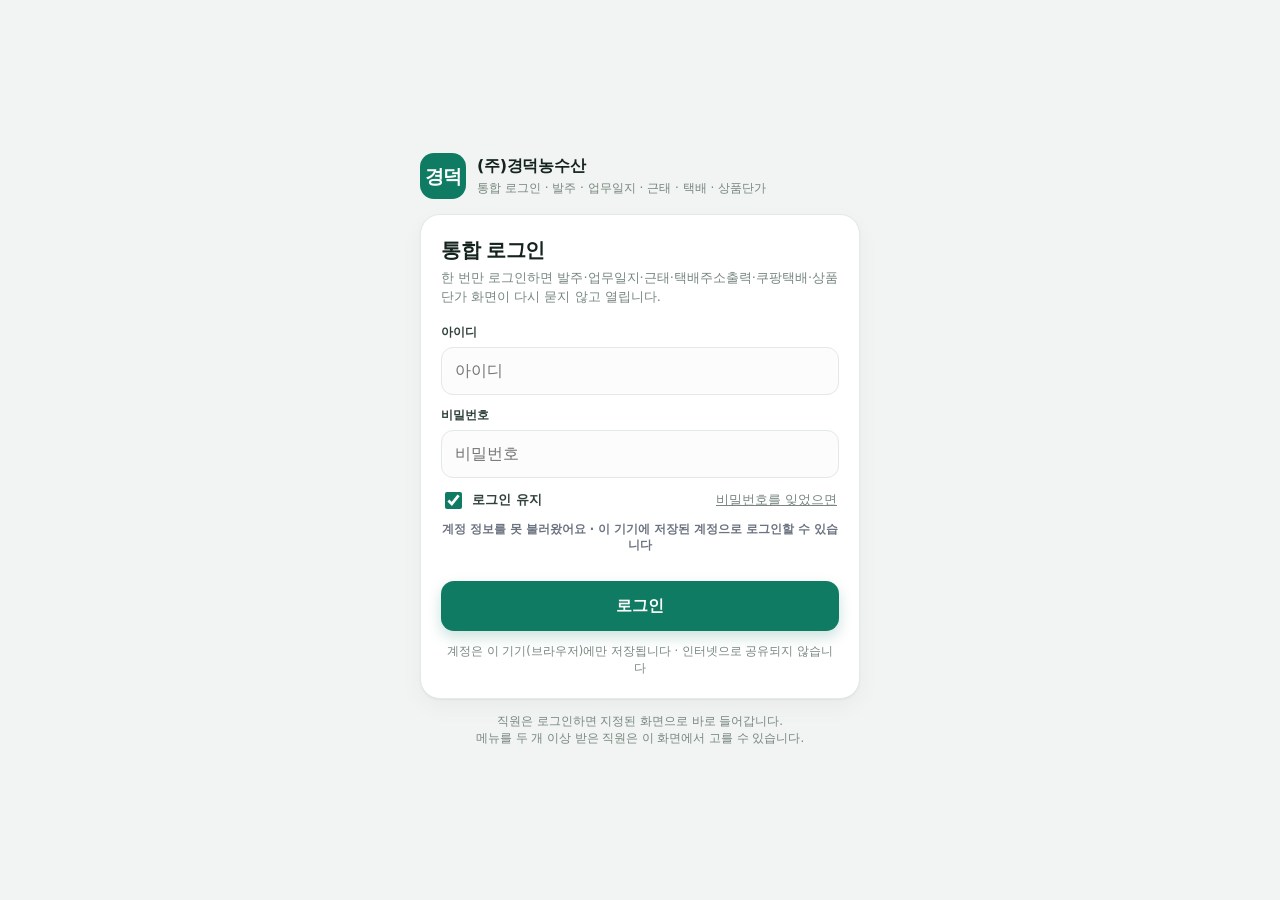
==== index.html @ df28080e "보안: 새 기기 첫 로그인 때 서버가 확인한 계정을 이 기기에 먼저 반영" ====
<!doctype html>
<html lang="ko" data-portal-ready="0">
<head>
<meta charset="utf-8">
<meta name="viewport" content="width=device-width, initial-scale=1, viewport-fit=cover">
<meta name="robots" content="noindex, nofollow">
<meta name="theme-color" content="#0f7b63">
<meta name="format-detection" content="telephone=no">
<title>경덕농수산 · 통합 로그인</title>
<link rel="icon" href="data:image/svg+xml,%3Csvg xmlns='http://www.w3.org/2000/svg' viewBox='0 0 64 64'%3E%3Crect width='64' height='64' rx='16' fill='%230f7b63'/%3E%3Ctext x='32' y='44' font-family='sans-serif' font-size='34' font-weight='700' text-anchor='middle' fill='white'%3E%EA%B2%BD%3C/text%3E%3C/svg%3E">
<link rel="icon" type="image/png" sizes="32x32" href="/icons/favicon-32.png">
<link rel="icon" type="image/png" sizes="192x192" href="/icons/icon-192.png">
<link rel="apple-touch-icon" sizes="180x180" href="/icons/apple-touch-icon.png">
<link rel="manifest" href="manifest.webmanifest">
<meta name="description" content="경덕농수산 발주 · 업무일지 · 근태·연차 통합 포털">
<meta name="application-name" content="경덕농수산">
<meta name="mobile-web-app-capable" content="yes">
<meta name="apple-mobile-web-app-capable" content="yes">
<meta name="apple-mobile-web-app-title" content="경덕농수산">
<meta name="apple-mobile-web-app-status-bar-style" content="default">
<style>
  :root{
    --bg:#f1f4f2;
    --card:#ffffff;
    --ink:#14231d;
    --ink2:#31423a;
    --muted:#77877f;
    --line:#e3e9e5;
    --line2:#eef2ef;
    --brand:#0f7b63;
    --brand-dark:#0a5a48;
    --brand-soft:#e6f4ef;
    --brand-line:#bfe0d4;
    --danger:#c0453c;
    --danger-soft:#fdecea;
    --radius:16px;
    --shadow:0 1px 2px rgba(16,32,22,.05), 0 8px 24px rgba(16,32,22,.04);
    --safe-b:env(safe-area-inset-bottom, 0px);
  }
  *{box-sizing:border-box;-webkit-tap-highlight-color:transparent}
  html,body{margin:0;padding:0}
  body{
    background:var(--bg);color:var(--ink);
    font-family:system-ui,-apple-system,"Apple SD Gothic Neo","Malgun Gothic","Noto Sans KR","Helvetica Neue",sans-serif;
    font-size:15px;line-height:1.5;-webkit-text-size-adjust:100%;
    overflow-x:hidden;
  }
  button{font-family:inherit;font-size:inherit;color:inherit;cursor:pointer}
  input,textarea{font-family:inherit;font-size:16px;color:inherit}
  a{color:inherit;text-decoration:none}
  b,strong{font-weight:800}
  [hidden]{display:none !important}

  /* ---------- 로그인 ---------- */
  #gate{min-height:100vh;min-height:100dvh;display:flex;flex-direction:column;justify-content:center;
        padding:26px 16px calc(26px + var(--safe-b))}
  body[data-view="dash"] #gate{display:none}
  .gatewrap{width:100%;max-width:420px;margin:0 auto}
  .brand{display:flex;align-items:center;gap:11px;margin:0 0 15px}
  .bm{width:46px;height:46px;flex:0 0 auto;border-radius:14px;background:var(--brand);color:#fff;
      display:grid;place-items:center;font-weight:800;font-size:19px;letter-spacing:-1px}
  .bm.sm{width:36px;height:36px;border-radius:11px;font-size:15px}
  .brandtxt b{display:block;font-size:16px;letter-spacing:-.3px}
  .brandtxt span{display:block;font-size:12px;color:var(--muted);margin-top:1px}
  .authcard{background:var(--card);border:1px solid var(--line);border-radius:20px;box-shadow:var(--shadow);padding:20px}
  .authcard h1{margin:0 0 4px;font-size:20px;letter-spacing:-.5px}
  .lead{margin:0 0 16px;font-size:13px;color:var(--muted);line-height:1.45}
  .field{margin-bottom:11px}
  .lbl{display:block;font-size:12px;font-weight:800;color:var(--ink2);margin-bottom:6px}
  .inp{width:100%;height:48px;border:1px solid var(--line);border-radius:12px;padding:0 13px;background:#fbfcfb;outline:none}
  .inp:focus{border-color:var(--brand-line);background:#fff;box-shadow:0 0 0 3px rgba(15,123,99,.1)}
  .authrow{display:flex;align-items:center;justify-content:space-between;gap:8px;margin:2px 0 9px;font-size:13px}
  .keep{display:inline-flex;align-items:center;gap:7px;color:var(--ink2);font-weight:700;font-size:13px}
  .keep input{width:17px;height:17px;accent-color:var(--brand)}
  .linkbtn{background:none;border:0;padding:2px;color:var(--muted);font-size:12.5px;text-decoration:underline}
  .authmsg{min-height:19px;font-size:12.5px;font-weight:800;color:var(--danger);margin:0 0 8px;line-height:1.4}
  .authmsg.ok{color:var(--brand-dark);font-weight:700}
  .syncnote{font-size:11.5px;font-weight:600;color:#6b7280;text-align:center;margin-top:6px;line-height:1.45}
  .authbtn{width:100%;height:50px;border:0;border-radius:13px;background:var(--brand);color:#fff;
           font-weight:800;font-size:15.5px;box-shadow:0 6px 14px rgba(15,123,99,.22)}
  .authbtn:disabled{opacity:.65;box-shadow:none}
  .authbtn:active{transform:translateY(1px)}
  .authfoot{margin:12px 0 0;font-size:11.5px;color:var(--muted);text-align:center;line-height:1.5}
  .gatenote{max-width:420px;margin:14px auto 0;font-size:11.5px;color:var(--muted);text-align:center}

  /* ---------- 대시보드 ---------- */
  #dash{display:none;min-height:100vh;min-height:100dvh;padding-bottom:calc(26px + var(--safe-b))}
  body[data-view="dash"] #dash{display:block}
  .topbar{position:sticky;top:0;z-index:20;background:rgba(241,244,242,.94);
          -webkit-backdrop-filter:blur(10px);backdrop-filter:blur(10px);border-bottom:1px solid var(--line)}
  .topbar .in{max-width:560px;margin:0 auto;display:flex;align-items:center;gap:10px;padding:9px 16px}
  .chip{margin-left:auto;display:inline-flex;align-items:center;gap:7px;height:36px;padding:0 11px 0 4px;
        border:1px solid var(--line);background:#fff;border-radius:999px;font-size:13px;font-weight:800;
        box-shadow:0 1px 2px rgba(16,32,22,.04);max-width:52%}
  .chip .av{width:28px;height:28px;border-radius:50%;background:var(--brand-soft);color:var(--brand-dark);
            display:grid;place-items:center;font-weight:800;font-size:13px;border:1px solid var(--brand-line);flex:0 0 auto}
  .chip .nm{overflow:hidden;text-overflow:ellipsis;white-space:nowrap}
  main{max-width:560px;margin:0 auto;padding:18px 16px 0}
  .hello{margin:0 0 2px;font-size:12.5px;color:var(--muted)}
  h1.hey{margin:0 0 15px;font-size:22px;letter-spacing:-.7px;display:flex;align-items:center;gap:8px;flex-wrap:wrap}
  h1.hey .hey-in{display:inline-flex;align-items:baseline;letter-spacing:-.7px}
  .tag{display:inline-flex;align-items:center;font-size:11px;font-weight:800;padding:3px 9px;border-radius:999px;
       background:var(--brand-soft);color:var(--brand-dark);border:1px solid var(--brand-line);white-space:nowrap}
  .tag.gray{background:#f1f3f2;color:var(--muted);border-color:var(--line)}
  .tag.appr{background:#fff7e8;color:#8a5b00;border-color:#f2dfb8}
  .tag.appr.staff{background:#f1f3f2;color:var(--muted);border-color:var(--line)}
  select.sel{height:33px;border:1px solid var(--line);border-radius:9px;padding:0 7px;background:#fff;
             font-size:12.5px;font-weight:800;color:var(--ink2);font-family:inherit}
  .menu{display:grid;grid-template-columns:1fr;gap:10px;margin:0 0 18px}
  .mcard{display:flex;align-items:center;gap:13px;background:#fff;border:1px solid var(--line);
         border-radius:var(--radius);padding:14px 15px;box-shadow:var(--shadow);min-height:72px}
  .mcard:active{background:#f7faf8}
  .mcard .em{width:44px;height:44px;flex:0 0 auto;border-radius:13px;background:var(--brand-soft);
             display:grid;place-items:center;font-size:21px}
  .mcard .tx{flex:1;min-width:0}
  .mcard .tx b{display:block;font-size:15.5px;letter-spacing:-.3px}
  .mcard .tx span{display:block;font-size:12px;color:var(--muted);margin-top:2px;
                  overflow:hidden;text-overflow:ellipsis;white-space:nowrap}
  .mcard .ar{color:var(--muted);font-size:17px;flex:0 0 auto}
  .card{background:#fff;border:1px solid var(--line);border-radius:var(--radius);box-shadow:var(--shadow);
        padding:15px;margin:0 0 13px}
  .card h2{margin:0 0 3px;font-size:15px;letter-spacing:-.3px}
  .card p.sub{margin:0 0 12px;font-size:12.5px;color:var(--muted);line-height:1.45}
  .card .sub2{margin:10px 0 0;font-size:11.5px;color:var(--muted);line-height:1.5}
  .row{display:flex;align-items:center;gap:7px;flex-wrap:wrap}
  .btn{height:42px;padding:0 14px;border-radius:12px;border:1px solid var(--line);background:#fff;
       font-weight:800;font-size:13.5px;color:var(--ink2)}
  .btn.soft{background:var(--brand-soft);border-color:var(--brand-line);color:var(--brand-dark)}
  .btn.danger{background:#fff;border-color:#efd5d2;color:var(--danger)}
  .btn:active{transform:translateY(1px)}
  .btn.xs{height:33px;padding:0 10px;border-radius:9px;font-size:12.5px}
  .btn[disabled]{opacity:.5}
  .kv{display:flex;align-items:center;gap:10px;padding:7px 0;font-size:13px;border-top:1px solid var(--line2)}
  .kv:first-of-type{border-top:0}
  .kv .k{color:var(--muted);font-weight:700;min-width:56px}
  .kv .v{font-weight:700;word-break:break-all}
  .divider{height:1px;background:var(--line2);margin:12px 0}
  .urow{padding:12px 0;border-top:1px solid var(--line2)}
  .urow:first-child{border-top:0;padding-top:2px}
  .urow.me{background:#fbfdfc;border-radius:10px;padding:11px 10px;margin:0 -4px}
  .urow .ut{display:flex;align-items:center;gap:6px;flex-wrap:wrap}
  .urow .ut b{font-size:14.5px;letter-spacing:-.2px}
  .uid{font-size:12px;color:var(--muted)}
  .urow .acts{display:flex;gap:6px;flex-wrap:wrap;margin-top:8px}
  /* ---------- 사용자별 메뉴 지정 ---------- */
  .menusel{display:flex;flex-wrap:wrap;gap:6px;margin-top:8px}
  .mopt{display:inline-flex;align-items:center;gap:5px;height:32px;padding:0 10px;border:1px solid var(--line);
        border-radius:9px;background:#fbfcfb;font-size:12px;font-weight:800;color:var(--ink2);cursor:pointer}
  .mopt input{width:15px;height:15px;margin:0;accent-color:var(--brand)}
  .mopt input:checked ~ span{color:var(--brand-dark)}
  #menu-none{background:#fff;border:1px dashed var(--line);border-radius:var(--radius);padding:18px 15px;
             text-align:center;font-size:13.5px;color:var(--ink2);font-weight:800;line-height:1.55;margin:0 0 18px}
  #menu-none span{display:block;font-size:12px;font-weight:600;color:var(--muted);margin-top:5px}
  .ureset{display:flex;gap:6px;margin-top:8px}
  .ureset input{flex:1 1 auto;min-width:0;height:38px;border:1px solid var(--line);border-radius:10px;
                padding:0 11px;background:#fbfcfb;font-size:14px}
  .invout{margin-top:10px}
  .invout textarea{width:100%;height:74px;border:1px solid var(--brand-line);border-radius:11px;padding:9px 10px;
                   background:var(--brand-soft);color:var(--brand-dark);font-size:11.5px;line-height:1.45;resize:vertical}
  .field2{margin-bottom:9px}
  .note{font-size:11.5px;color:var(--muted);line-height:1.5;margin:9px 0 0}
  .foot{max-width:560px;margin:4px auto 0;padding:0 16px;font-size:11px;color:var(--muted);text-align:center;line-height:1.6}
  .toast{position:fixed;left:50%;bottom:calc(18px + var(--safe-b));transform:translate(-50%,14px);
         max-width:calc(100vw - 32px);background:#14231d;color:#fff;font-size:13px;font-weight:700;
         padding:11px 15px;border-radius:12px;box-shadow:0 10px 26px rgba(0,0,0,.22);
         opacity:0;pointer-events:none;transition:opacity .18s,transform .18s;z-index:80;text-align:center;line-height:1.4}
  .toast.on{opacity:1;transform:translate(-50%,0)}
  .toast.err{background:#8f2f29}
  /* 앱 설치(PWA) — Edge·Chrome 이 설치를 제안할 때만 보인다 */
  .installbar{position:fixed;right:14px;bottom:calc(74px + var(--safe-b));z-index:70;height:44px;padding:0 17px;
             border:0;border-radius:22px;background:var(--brand);color:#fff;font-size:13px;font-weight:800;
             box-shadow:0 10px 22px rgba(10,90,72,.30);display:inline-flex;align-items:center;gap:7px}
  .installbar:active{background:var(--brand-dark)}

  @media(min-width:600px){
    .menu{grid-template-columns:repeat(2,1fr)}
    .mcard.whole{grid-column:1/-1;min-height:96px}
    .mcard{flex-direction:column;align-items:flex-start;gap:9px;min-height:124px;padding:16px}
    .mcard .tx span{white-space:normal}
    .mcard .ar{display:none}
  }
  @media(min-width:760px){
    .topbar .in,main,.foot{max-width:720px}
    .gatewrap{max-width:440px}
  }
</style>
</head>
<body data-view="gate">

<!-- ================= 로그인 ================= -->
<div id="gate" role="main" aria-label="통합 로그인">
  <div class="gatewrap">
    <div class="brand">
      <div class="bm">경덕</div>
      <div class="brandtxt">
        <b>(주)경덕농수산</b>
        <span>통합 로그인 · 발주 · 업무일지 · 근태 · 택배 · 상품단가</span>
      </div>
    </div>
    <form class="authcard" id="login-form" autocomplete="on" novalidate>
      <h1>통합 로그인</h1>
      <p class="lead">한 번만 로그인하면 발주·업무일지·근태·택배주소출력·쿠팡택배·상품단가 화면이 다시 묻지 않고 열립니다.</p>
      <div class="field">
        <label class="lbl" for="login-id">아이디</label>
        <input class="inp" id="login-id" name="username" type="text" autocomplete="username"
               autocapitalize="off" autocorrect="off" spellcheck="false" placeholder="아이디">
      </div>
      <div class="field">
        <label class="lbl" for="login-pw">비밀번호</label>
        <input class="inp" id="login-pw" name="password" type="password" autocomplete="current-password" placeholder="비밀번호">
      </div>
      <div class="authrow">
        <label class="keep"><input type="checkbox" id="login-keep" checked> 로그인 유지</label>
        <button class="linkbtn" id="btn-pw-help" type="button">비밀번호를 잊었으면</button>
      </div>
      <div class="syncnote" id="syncNote" role="status" aria-live="polite" hidden></div>
      <div class="authmsg" id="login-msg" role="status" aria-live="polite"></div>
      <button class="authbtn" id="login-btn" type="submit">로그인</button>
      <p class="authfoot">계정은 이 기기(브라우저)에만 저장됩니다 · 인터넷으로 공유되지 않습니다</p>
    </form>
  </div>
  <p class="gatenote">직원은 로그인하면 지정된 화면으로 바로 들어갑니다.<br>
    메뉴를 두 개 이상 받은 직원은 이 화면에서 고를 수 있습니다.</p>
</div>

<!-- ================= 대시보드 (관리자) ================= -->
<div id="dash">
  <header class="topbar">
    <div class="in">
      <div class="bm sm">경덕</div>
      <div class="brandtxt">
        <b>(주)경덕농수산</b>
        <span>통합 로그인</span>
      </div>
      <div class="chip" id="who-chip">
        <span class="av" id="who-av">관</span><span class="nm" id="who-name">-</span>
      </div>
    </div>
  </header>

  <main>
    <p class="hello" id="today-line">오늘</p>
    <h1 class="hey"><span class="hey-in"><span id="hey-name">-</span>님</span><span class="tag" id="who-role">관리자</span></h1>

    <nav class="menu" aria-label="업무 메뉴">
      <a class="mcard" id="menu-order" href="./order-app/" data-app="kd">
        <span class="em" aria-hidden="true">📦</span>
        <span class="tx"><b>발주</b><span>거래처 발주 · 바코드 스캔</span></span>
        <span class="ar" aria-hidden="true">›</span>
      </a>
      <a class="mcard" id="menu-worklog" href="./worklog-app/" data-app="kdw">
        <span class="em" aria-hidden="true">📝</span>
        <span class="tx"><b>업무일지</b><span>오늘 업무 · 수입지출 일지</span></span>
        <span class="ar" aria-hidden="true">›</span>
      </a>
      <a class="mcard" id="menu-attendance" href="./attendance-app/" data-app="att">
        <span class="em" aria-hidden="true">📅</span>
        <span class="tx"><b>근태 · 연차</b><span>출퇴근 · 연차 관리</span></span>
        <span class="ar" aria-hidden="true">›</span>
      </a>
      <a class="mcard" id="menu-parcel" href="./parcel-label/" data-app="pl">
        <span class="em" aria-hidden="true">🚚</span>
        <span class="tx"><b>택배주소출력</b><span>거래처 택배주소 · A4 인쇄</span></span>
        <span class="ar" aria-hidden="true">›</span>
      </a>
      <a class="mcard" id="menu-coupang" href="./coupang-order/" data-app="cp">
        <span class="em" aria-hidden="true">🧾</span>
        <span class="tx"><b>쿠팡택배</b><span>쿠팡윙 주문 → 롯데택배 송장</span></span>
        <span class="ar" aria-hidden="true">›</span>
      </a>
      <a class="mcard" id="menu-price" href="./price-manager/" data-app="pm">
        <span class="em" aria-hidden="true">💰</span>
        <span class="tx"><b>상품단가·가격비교</b><span>원물 단가 → 중량별 가격 · 거래처 비교</span></span>
        <span class="ar" aria-hidden="true">›</span>
      </a>
      <a class="mcard" id="menu-shop" href="../shop/" data-app="shop">
        <span class="em" aria-hidden="true">🛒</span>
        <span class="tx"><b>바다로운 쇼핑몰</b><span>건어물·견과류 · 회원 주문</span></span>
        <span class="ar" aria-hidden="true">›</span>
      </a>
      <a class="mcard" id="menu-raw" href="./raw-material/" data-app="rm">
        <span class="em" aria-hidden="true">🏷️</span>
        <span class="tx"><b>원물정보</b><span>품목·원산지·유통기한·표시사항 라벨</span></span>
        <span class="ar" aria-hidden="true">›</span>
      </a>
      <a class="mcard" id="menu-prod" href="./production-log/" data-app="prod">
        <span class="em" aria-hidden="true">🗒️</span>
        <span class="tx"><b>생산일지</b><span>날짜별 생산 기록 · 전자결재 · A4 인쇄</span></span>
        <span class="ar" aria-hidden="true">›</span>
      </a>
    </nav>
    <p id="menu-none" hidden>접근 가능한 메뉴가 없습니다.<br>관리자에게 문의하세요.
      <span>관리자가 사용자 관리에서 이 계정의 메뉴를 지정하면 열립니다.</span></p>

    <section class="card" id="sec-account">
      <h2>내 계정</h2>
      <p class="sub">모든 앱이 같은 아이디·비밀번호를 씁니다. 여기서 바꾸면 모든 앱에 함께 바뀝니다.</p>
      <div class="kv"><span class="k">이름</span><span class="v" id="acc-name">-</span></div>
      <div class="kv"><span class="k">아이디</span><span class="v" id="acc-id">-</span></div>
      <div class="kv"><span class="k">메뉴</span><span class="v" id="acc-menus">-</span></div>
      <div class="divider"></div>
      <div class="row">
        <button class="btn soft" id="btn-pw-open" type="button">비밀번호 바꾸기</button>
        <button class="btn" id="btn-logout" type="button">로그아웃</button>
      </div>
      <div id="panel-pw" hidden>
        <div class="divider"></div>
        <div class="field2">
          <label class="lbl" for="pw-cur">지금 비밀번호</label>
          <input class="inp" id="pw-cur" type="password" autocomplete="current-password" placeholder="지금 쓰는 비밀번호">
        </div>
        <div class="field2">
          <label class="lbl" for="pw-new">새 비밀번호 (4자 이상)</label>
          <input class="inp" id="pw-new" type="password" autocomplete="new-password" placeholder="새 비밀번호">
        </div>
        <div class="field2">
          <label class="lbl" for="pw-new2">새 비밀번호 한 번 더</label>
          <input class="inp" id="pw-new2" type="password" autocomplete="new-password" placeholder="새 비밀번호 한 번 더">
        </div>
        <p class="authmsg" id="pw-msg" role="status" aria-live="polite"></p>
        <div class="row">
          <button class="btn soft" id="btn-pw-save" type="button">저장</button>
          <button class="btn" id="btn-pw-close" type="button">닫기</button>
        </div>
      </div>
    </section>

    <section class="card" id="sec-users" hidden>
      <h2>👥 사용자 관리 <span class="tag gray" id="users-count">(0명)</span></h2>
      <p class="sub">직원을 추가하고 <b>초대 링크</b>를 카톡으로 보내면, 그 직원 휴대폰에서 링크를 눌러 로그인하면 함께 열립니다.</p>

      <div class="field2">
        <label class="lbl" for="nu-id">아이디 (영문 소문자·숫자 2~20자)</label>
        <input class="inp" id="nu-id" type="text" autocomplete="off" autocapitalize="off" spellcheck="false" placeholder="예: kim">
      </div>
      <div class="field2">
        <label class="lbl" for="nu-name">이름</label>
        <input class="inp" id="nu-name" type="text" autocomplete="off" placeholder="예: 김철수">
      </div>
      <div class="field2">
        <label class="lbl" for="nu-pw">처음 비밀번호 (4자 이상)</label>
        <input class="inp" id="nu-pw" type="password" autocomplete="new-password" placeholder="직원에게 알려 줄 비밀번호">
      </div>
      <div class="field2">
        <label class="lbl" for="nu-appr">결재 권한</label>
        <select class="inp" id="nu-appr">
          <option value="staff" selected>담당 (상신만)</option>
          <option value="chief">본부장</option>
          <option value="ceo">대표</option>
          <option value="all">전체 (본부장·대표 모두)</option>
        </select>
      </div>
      <div class="field2">
        <span class="lbl">메뉴 (이 직원의 포털에 보일 화면)</span>
        <div class="menusel" id="nu-menus" role="group" aria-label="메뉴 선택">
          <label class="mopt"><input type="checkbox" value="order" checked> <span>발주화면</span></label>
          <label class="mopt"><input type="checkbox" value="worklog"> <span>업무일지</span></label>
          <label class="mopt"><input type="checkbox" value="attendance"> <span>근태·연차</span></label>
          <label class="mopt"><input type="checkbox" value="parcel"> <span>택배주소출력</span></label>
          <label class="mopt"><input type="checkbox" value="coupang"> <span>쿠팡택배</span></label>
          <label class="mopt"><input type="checkbox" value="price"> <span>상품단가</span></label>
          <label class="mopt"><input type="checkbox" value="shop"> <span>쇼핑몰</span></label>
          <label class="mopt"><input type="checkbox" value="raw"> <span>원물정보</span></label>
          <label class="mopt"><input type="checkbox" value="prod"> <span>생산일지</span></label>
        </div>
        <p class="note" style="margin-top:6px">고른 메뉴만 그 직원에게 보입니다. 한 개만 고르면 로그인하자마자 그 화면으로 들어갑니다.
          admin·박한성 계정은 전체 메뉴 고정입니다.</p>
      </div>
      <div class="row">
        <button class="btn soft" id="btn-add-user" type="button">직원 추가</button>
        <button class="btn" id="btn-invite-all" type="button">전체 초대 링크</button>
      </div>
      <div class="row" style="margin-top:8px">
        <button class="btn" id="btn-push-all" type="button">☁️ 이 기기 계정으로 전체 업데이트</button>
      </div>
      <p class="note" style="margin-top:6px">시트에 실린 계정과 상관없이, 이 기기에 있는 계정 목록(결재 권한 포함)을 그대로 구글 시트에 올려 모든 기기·앱을 이 기기 기준으로 맞춥니다.</p>
      <div class="invout" id="invite-out-wrap" hidden>
        <textarea id="invite-out" readonly aria-label="초대 링크"></textarea>
        <p class="note">위 링크를 복사해 카톡으로 보내세요. 링크를 연 직원 휴대폰에 계정이 들어가고, 관리자 계정은 만들어지지 않습니다.</p>
      </div>

      <div class="divider"></div>
      <div id="users-list"></div>
      <p class="sub2">앱(발주·업무일지·근태·택배주소출력·쿠팡택배·상품단가)의 <b>내 계정 → 사용자 관리</b>에서 만든 계정도 여기로 모입니다.
        비밀번호 재설정은 모든 앱에 함께 적용됩니다.</p>
    </section>

    <p class="foot">이 포털에서 로그인한 상태로 앱을 열면 다시 로그인하지 않습니다.<br>
      앱에서 로그아웃하면 통합 로그인도 함께 풀립니다.</p>
  </main>
</div>

<div class="toast" id="toast" role="status" aria-live="polite"></div>
<button class="installbar" id="btn-install" type="button" hidden>⤓ 앱으로 설치</button>

<noscript><p style="padding:20px;text-align:center;font-size:13px">로그인하려면 브라우저에서 자바스크립트를 켜 주세요.</p></noscript>

<!-- 통합 보안(서버 로그인·토큰·자동 로그아웃) — 같은 주소의 모든 앱이 함께 쓴다 -->
<script src="sec.js"></script>

<script>
(function(){
  'use strict';

  /* ============================================================
     0. 작은 도구
     ============================================================ */
  function $(s, r){ return (r || document).querySelector(s); }
  function $$(s, r){ return Array.prototype.slice.call((r || document).querySelectorAll(s)); }
  function esc(s){
    return String(s == null ? '' : s).replace(/[&<>"']/g, function(c){
      return ({'&':'&amp;','<':'&lt;','>':'&gt;','"':'&quot;',"'":'&#39;'})[c];
    });
  }
  function rawLS(k){ try{ return window.localStorage.getItem(k); }catch(e){ return null; } }
  function jget(k, fb){
    var v = rawLS(k);
    if(v === null) return fb;
    try{ return JSON.parse(v); }catch(e){ return fb; }
  }
  function jset(k, v){
    try{ window.localStorage.setItem(k, JSON.stringify(v)); return true; }catch(e){ return false; }
  }
  function jsetRaw(k, v){ try{ window.localStorage.setItem(k, v); return true; }catch(e){ return false; } }
  function jrm(k){ try{ window.localStorage.removeItem(k); }catch(e){} }
  function sraw(k){ try{ return window.sessionStorage.getItem(k); }catch(e){ return null; } }
  function sset(k, v){ try{ window.sessionStorage.setItem(k, v); }catch(e){} }
  function srm(k){ try{ window.sessionStorage.removeItem(k); }catch(e){} }

  /* ============================================================
     1. 암호 도구 — 세 앱과 같은 순수 JS 방식(SHA-256 + XOR 스트림)
     ============================================================ */
  function sha256hex(msg){
    function rr(x, n){ return (x >>> n) | (x << (32 - n)); }
    var K = [
      0x428a2f98,0x71374491,0xb5c0fbcf,0xe9b5dba5,0x3956c25b,0x59f111f1,0x923f82a4,0xab1c5ed5,
      0xd807aa98,0x12835b01,0x243185be,0x550c7dc3,0x72be5d74,0x80deb1fe,0x9bdc06a7,0xc19bf174,
      0xe49b69c1,0xefbe4786,0x0fc19dc6,0x240ca1cc,0x2de92c6f,0x4a7484aa,0x5cb0a9dc,0x76f988da,
      0x983e5152,0xa831c66d,0xb00327c8,0xbf597fc7,0xc6e00bf3,0xd5a79147,0x06ca6351,0x14292967,
      0x27b70a85,0x2e1b2138,0x4d2c6dfc,0x53380d13,0x650a7354,0x766a0abb,0x81c2c92e,0x92722c85,
      0xa2bfe8a1,0xa81a664b,0xc24b8b70,0xc76c51a3,0xd192e819,0xd6990624,0xf40e3585,0x106aa070,
      0x19a4c116,0x1e376c08,0x2748774c,0x34b0bcb5,0x391c0cb3,0x4ed8aa4a,0x5b9cca4f,0x682e6ff3,
      0x748f82ee,0x78a5636f,0x84c87814,0x8cc70208,0x90befffa,0xa4506ceb,0xbef9a3f7,0xc67178f2
    ];
    var H = [0x6a09e667,0xbb67ae85,0x3c6ef372,0xa54ff53a,0x510e527f,0x9b05688c,0x1f83d9ab,0x5be0cd19];
    var bytes = [], i, c, c2, cp;
    for(i = 0; i < msg.length; i++){
      c = msg.charCodeAt(i);
      if(c < 0x80){ bytes.push(c); }
      else if(c < 0x800){ bytes.push(0xc0 | (c >> 6), 0x80 | (c & 63)); }
      else if(c < 0xd800 || c >= 0xe000){ bytes.push(0xe0 | (c >> 12), 0x80 | ((c >> 6) & 63), 0x80 | (c & 63)); }
      else {
        c2 = msg.charCodeAt(++i);
        cp = 0x10000 + (((c & 0x3ff) << 10) | (c2 & 0x3ff));
        bytes.push(0xf0 | (cp >> 18), 0x80 | ((cp >> 12) & 63), 0x80 | ((cp >> 6) & 63), 0x80 | (cp & 63));
      }
    }
    var bl = bytes.length * 8, hi = Math.floor(bl / 4294967296);
    bytes.push(0x80);
    while(bytes.length % 64 !== 56) bytes.push(0);
    bytes.push((hi >>> 24) & 255, (hi >>> 16) & 255, (hi >>> 8) & 255, hi & 255);
    bytes.push((bl >>> 24) & 255, (bl >>> 16) & 255, (bl >>> 8) & 255, bl & 255);
    var w = new Array(64), t, off;
    for(off = 0; off < bytes.length; off += 64){
      for(t = 0; t < 16; t++){
        w[t] = (bytes[off + t * 4] << 24) | (bytes[off + t * 4 + 1] << 16) | (bytes[off + t * 4 + 2] << 8) | bytes[off + t * 4 + 3];
      }
      for(t = 16; t < 64; t++){
        var s0 = rr(w[t-15], 7) ^ rr(w[t-15], 18) ^ (w[t-15] >>> 3);
        var s1 = rr(w[t-2], 17) ^ rr(w[t-2], 19) ^ (w[t-2] >>> 10);
        w[t] = (w[t-16] + s0 + w[t-7] + s1) | 0;
      }
      var a = H[0], b = H[1], c3 = H[2], d = H[3], e = H[4], f = H[5], g = H[6], h = H[7];
      for(t = 0; t < 64; t++){
        var S1 = rr(e, 6) ^ rr(e, 11) ^ rr(e, 25);
        var ch = (e & f) ^ ((~e) & g);
        var t1 = (h + S1 + ch + K[t] + w[t]) | 0;
        var S0 = rr(a, 2) ^ rr(a, 13) ^ rr(a, 22);
        var mj = (a & b) ^ (a & c3) ^ (b & c3);
        var t2 = (S0 + mj) | 0;
        h = g; g = f; f = e; e = (d + t1) | 0; d = c3; c3 = b; b = a; a = (t1 + t2) | 0;
      }
      H[0] = (H[0] + a) | 0; H[1] = (H[1] + b) | 0; H[2] = (H[2] + c3) | 0; H[3] = (H[3] + d) | 0;
      H[4] = (H[4] + e) | 0; H[5] = (H[5] + f) | 0; H[6] = (H[6] + g) | 0; H[7] = (H[7] + h) | 0;
    }
    return H.map(function(x){ return ('00000000' + (x >>> 0).toString(16)).slice(-8); }).join('');
  }
  function newSalt(){
    var s = '';
    while(s.length < 16){ s += Math.floor(Math.random() * 36).toString(36); }
    return s.slice(0, 16) + (Date.now() % 100000).toString(36);
  }
  function utf8bin(s){ return unescape(encodeURIComponent(String(s))); }
  function binutf8(b){ return decodeURIComponent(escape(b)); }
  function ksBlock(keyHex, i){ return sha256hex(keyHex + '|' + i); }
  function xorBin(bin, keyHex){
    var out = [], blk = '', i, j, p;
    for(i = 0; i < bin.length; i++){
      j = i & 31;
      if(j === 0) blk = ksBlock(keyHex, i >> 5);
      p = j * 2;
      out.push(String.fromCharCode((bin.charCodeAt(i) & 255) ^ parseInt(blk.substr(p, 2), 16)));
    }
    return out.join('');
  }
  function wrapK(key, wrapHex){
    try{ return btoa(xorBin(String(key), String(wrapHex))); }catch(e){ return ''; }
  }
  function unwrapK(ct, wrapHex){
    if(!ct || !wrapHex) return '';
    var s;
    try{ s = xorBin(atob(ct), String(wrapHex)); }catch(e){ return ''; }
    return /^[0-9a-f]{32}$/.test(s) ? s : '';
  }
  function hpHash(pw, salt){ return sha256hex('p1|' + salt + '|' + String(pw)); }
  function hashFor(app, pw, salt){ return sha256hex(APPS[app].hp + salt + '|' + String(pw)); }
  function matKey(app, salt, hash){ return sha256hex(APPS[app].mk + salt + '|' + hash); }
  function pwKey(app, salt, pw){
    var h = sha256hex(APPS[app].pp + salt + '|' + String(pw));
    for(var i = 0; i < 4096; i++) h = sha256hex(h);
    return h;
  }

  /* ============================================================
     2. 세 앱 · 주소
     ============================================================ */
  var APPS = {
    kd:  { label:'발주', dir:'order-app', users:'kd.users.v1', sess:'kd.session.v1', tmp:'kd.session.tmp.v1',
           noseed:'kd.noadmin.v1', hp:'kd1|', mk:'kdi1|', pp:'kdw1|',
           wrap:'kd.u.%s.catwrap.v1', wrapPw:'kd.u.%s.catwrap.pw.v1', adminName:'관리자' },
    kdw: { label:'업무일지', dir:'worklog-app', users:'kdw.users.v1', sess:'kdw.session.v1', tmp:'kdw.session.tmp.v1',
           noseed:'kdw.noadmin.v1', hp:'wl1|', mk:'wli1|', pp:'wlw1|',
           wrap:'kdw.u.%s.seed.v1', wrapPw:'kdw.u.%s.seed.pw.v1', adminName:'박한성' },
    att: { label:'근태', dir:'attendance-app', users:'att.users.v1', sess:'att.session.v1', tmp:'att.session.tmp.v1',
           noseed:'att.noadmin.v1', hp:'att1|', mk:'atti1|', pp:'attw1|',
           wrap:'att.u.%s.seedwrap.v1', wrapPw:'att.u.%s.seedwrap.pw.v1', adminName:'관리자' },
    /* 택배주소출력 — 포털 계정(p1) 그대로 쓰고, 앱 안에서 자기 열쇠를 만든다 */
    pl:  { label:'택배주소출력', dir:'parcel-label', users:'pl.users.v1', sess:'pl.session.v1', tmp:'pl.session.tmp.v1',
           noseed:'pl.noadmin.v1', hp:'p1|', mk:'pli1|', pp:'plw1|',
           wrap:'', wrapPw:'', adminName:'관리자' },
    /* 쿠팡택배 — 포털 계정(p1)·SSO 세션을 그대로 쓰는 화면(자체 계정 저장소 없음) */
    cp:  { label:'쿠팡택배', dir:'coupang-order', users:'cp.users.v1', sess:'cp.session.v1', tmp:'cp.session.tmp.v1',
           noseed:'cp.noadmin.v1', hp:'p1|', mk:'cpi1|', pp:'cpw1|',
           wrap:'', wrapPw:'', adminName:'관리자' },
    /* 상품단가·가격비교 — 포털 계정(p1)·SSO 세션을 그대로 쓰고, 단가 자료는 따로 암호로 잠근다 */
    pm:  { label:'상품단가', dir:'price-manager', users:'pm.users.v1', sess:'pm.session.v1', tmp:'pm.session.tmp.v1',
           noseed:'pm.noadmin.v1', hp:'p1|', mk:'pmi1|', pp:'pmw1|',
           wrap:'', wrapPw:'', adminName:'관리자' },
    /* 원물정보 · 생산일지 — 포털 계정(p1)·SSO 세션을 그대로 쓰는 화면(자체 계정 저장소 없음) */
    rm:  { label:'원물정보', dir:'raw-material', users:'rm.users.v1', sess:'rm.session.v1', tmp:'rm.session.tmp.v1',
           noseed:'rm.noadmin.v1', hp:'p1|', mk:'rmi1|', pp:'rmw1|', wrap:'', wrapPw:'', adminName:'관리자' },
    prod:{ label:'생산일지', dir:'production-log', users:'prod.users.v1', sess:'prod.session.v1', tmp:'prod.session.tmp.v1',
           noseed:'prod.noadmin.v1', hp:'p1|', mk:'prodi1|', pp:'prodw1|', wrap:'', wrapPw:'', adminName:'관리자' }
  };
  var ORDER = ['kd', 'kdw', 'att'];
  var P_USERS = 'kd.portal.users.v1';
  var P_SESS  = 'kd.portal.session.v1';
  var P_TMP   = 'kd.portal.session.tmp.v1';
  var P_SSO   = 'kd.portal.sso.v1';
  var P_NOSEED= 'kd.portal.noadmin.v1';

  function pathOf(app, id){ return APPS[app].wrap.replace('%s', id); }

  function appBase(){
    try{
      var q = new URLSearchParams(location.search).get('apps');
      if(q){ return q.slice(-1) === '/' ? q : q + '/'; }
    }catch(e){}
    var saved = rawLS('kd.portal.appbase');
    if(saved){ return saved.slice(-1) === '/' ? saved : saved + '/'; }
    var p = location.pathname || '/';
    if(/\/documents\/portal\/(index\.html)?$/.test(p)) return '../';
    if(/\/portal\/(index\.html)?$/.test(p)) return '../';
    return './';
  }
  function appUrl(app){ return appBase() + APPS[app].dir + '/'; }

  /* ============================================================
     3. 계정 저장소 (포털 + 세 앱)
     ============================================================ */
  function normId(id){ return String(id || '').trim().toLowerCase(); }
  function roleOf(idOrUser, name){
    var isObj = idOrUser && typeof idOrUser === 'object';
    var id = normId(isObj ? idOrUser.id : idOrUser);
    var nm = String(isObj ? (idOrUser.name || '') : (name || '')).trim();
    return (id === 'admin' || id === '박한성' || nm === '박한성') ? 'admin' : 'user';
  }
  /* 결재 권한 — 담당(staff) · 본부장(chief) · 대표(ceo) · 전체(all) */
  var APPR_ROLES = ['staff', 'chief', 'ceo', 'all'];
  var APPR_LABEL = { staff:'담당', chief:'본부장', ceo:'대표', all:'전체' };
  function apprRoleOf(u){
    if(!u) return 'staff';
    if(normId(u.id) === 'admin' || roleOf(u.id, u.name) === 'admin') return 'all';
    var v = String(u.sheetApprRole || u.apprRole || '').toLowerCase();
    return (v === 'chief' || v === 'ceo' || v === 'all') ? v : 'staff';
  }

  /* ============================================================
     메뉴 — 사용자별로 고른 화면만 포털에 보인다
       order 발주화면 · worklog 업무일지 · attendance 근태·연차
     admin · 이름 '박한성' 계정은 전체 메뉴 고정,
     예전 계정(menus 없음)은 발주만 (지금까지 동작 그대로).
     ============================================================ */
  var MENU_KEYS = ['order', 'worklog', 'attendance', 'parcel', 'coupang', 'price', 'shop', 'raw', 'prod'];
  var MENU_LABEL = { order:'발주화면', worklog:'업무일지', attendance:'근태·연차', parcel:'택배주소출력', coupang:'쿠팡택배', price:'상품단가', shop:'쇼핑몰', raw:'원물정보', prod:'생산일지' };
  var MENU_APP = { order:'kd', worklog:'kdw', attendance:'att', parcel:'pl', coupang:'cp', price:'pm', raw:'rm', prod:'prod' };
  function menuUrl(k){ return k === 'shop' ? (appBase() + 'shop/') : appUrl(MENU_APP[k]); }
  var MENU_DIRECT = { shop:'shop/', raw:'raw-material/', prod:'production-log/' };
  function isAdminUser(u){ return !!u && roleOf(u.id, u.name) === 'admin'; }
  function normMenus(list){
    if(!Array.isArray(list)) return null;
    var pick = [];
    list.forEach(function(m){
      var k = String(m == null ? '' : m).trim().toLowerCase();
      if(MENU_KEYS.indexOf(k) >= 0 && pick.indexOf(k) < 0) pick.push(k);
    });
    return MENU_KEYS.filter(function(k){ return pick.indexOf(k) >= 0; });
  }
  function menusOf(u){
    if(!u) return [];
    if(isAdminUser(u)) return MENU_KEYS.slice();
    var m = normMenus(u.menus);
    return (m === null) ? ['order'] : m;
  }
  function menusText(u){
    var ms = menusOf(u);
    if(!ms.length) return '없음';
    return ms.map(function(k){ return MENU_LABEL[k]; }).join('·');
  }

  function portalDoc(){
    var d = jget(P_USERS, null);
    if(!d || typeof d !== 'object' || !Array.isArray(d.users)) d = { v:1, users:[] };
    d.users = d.users.filter(function(u){ return u && typeof u.id === 'string' && u.id; });
    d.users.forEach(function(u){
      u.id = normId(u.id);
      if(!u.name) u.name = u.id;
      u.role = roleOf(u.id, u.name);
      /* 메뉴는 아는 키만 남기고 순서를 맞춘다 — admin·박한성은 저장하지 않는다(전체 고정) */
      if(u.menus !== undefined){
        var mm = normMenus(u.menus);
        if(isAdminUser(u) || mm === null) delete u.menus; else u.menus = mm;
      }
    });
    var hasAdmin = false;
    d.users.forEach(function(u){ if(u.id === 'admin') hasAdmin = true; });
    if(!hasAdmin && !jget(P_NOSEED, false) && !anyAppAdmin()){
      var salt = newSalt();
      d.users.unshift({ id:'admin', name:'관리자', role:'admin', salt:salt, hash:hpHash('admin1234', salt),
                        createdAt:Date.now(), mustChange:true });
    }
    d.v = 1;
    jset(P_USERS, d);
    return d;
  }
  function savePortal(d){ d.v = 1; jset(P_USERS, d); return d; }
  function findIn(list, id){
    var n = normId(id);
    for(var i = 0; i < list.length; i++){ if(list[i] && list[i].id === n) return list[i]; }
    return null;
  }
  function findPortal(id){ return findIn(portalDoc().users, id); }

  function appDoc(app){
    var d = jget(APPS[app].users, null);
    if(!d || typeof d !== 'object' || !Array.isArray(d.users)) d = { v:1, users:[] };
    d.users = d.users.filter(function(u){ return u && typeof u.id === 'string' && u.id; });
    d.users.forEach(function(u){
      u.id = normId(u.id);
      if(!u.name) u.name = u.id;
      u.role = (u.id === 'admin') ? 'admin' : 'user';
    });
    d.v = 1;
    return d;
  }
  function saveApp(app, d){ d.v = 1; jset(APPS[app].users, d); return d; }
  function findAppUser(app, id){ return findIn(appDoc(app).users, id); }
  function anyAppAdmin(){
    for(var i = 0; i < ORDER.length; i++){ if(findAppUser(ORDER[i], 'admin')) return true; }
    return false;
  }
  function ensureAppUser(app, id, name, pw, apprRole){
    var d = appDoc(app), hit = findIn(d.users, id);
    if(hit){
      if(name && !hit.name) hit.name = name;
      if(apprRole && (hit.apprRole !== apprRole || hit.sheetApprRole !== apprRole)){
        hit.apprRole = apprRole; hit.sheetApprRole = apprRole;
      }
      saveApp(app, d);
      return hit;
    }
    var salt = newSalt();
    var nm = String(name || id).slice(0, 20);
    /* admin 계정의 이름은 앱마다 쓰던 이름을 그대로 둔다 (발주·근태 '관리자', 업무일지 '박한성') */
    if(normId(id) === 'admin' && APPS[app].adminName) nm = APPS[app].adminName;
    var u = { id:normId(id), name:nm, role:(normId(id) === 'admin' ? 'admin' : 'user'),
              salt:salt, hash:hashFor(app, pw, salt), createdAt:Date.now(), mustChange:false };
    if(apprRole){ u.apprRole = apprRole; u.sheetApprRole = apprRole; }
    d.users.push(u);
    saveApp(app, d);
    return u;
  }
  function appSetPassword(app, id, pw, mustChange){
    var d = appDoc(app), hit = findIn(d.users, id);
    if(!hit) return null;
    hit.salt = newSalt();
    hit.hash = hashFor(app, pw, hit.salt);
    hit.mustChange = !!mustChange;
    saveApp(app, d);
    return hit;
  }
  /* 앱(발주·업무일지·근태)에서 만들던 계정을 포털로 모은다 */
  function mergeFromApps(){
    var d = portalDoc(), changed = false;
    ORDER.forEach(function(a){
      appDoc(a).users.forEach(function(u){
        if(findIn(d.users, u.id)) return;
        d.users.push({ id:u.id, name:u.name || u.id, role:roleOf(u.id, u.name),
                       salt:null, hash:null, createdAt:u.createdAt || Date.now(), mustChange:false });
        changed = true;
      });
    });
    if(changed) savePortal(d);
  }

  /* ============================================================
     4. 앱 잠금 열쇠 (품목 목록 K_cat · 업무일지/근태 예시 열쇠)
     ============================================================ */
  var K = { kd:'', kdw:'', att:'' };
  var SRC = {}, SRCP = {};

  function readMat(app, u){
    if(!u || !u.salt || !u.hash) return '';
    var W = jget(pathOf(app, u.id), null);
    if(!W || !W.salt || !W.ct) return '';
    var k = unwrapK(W.ct, matKey(app, W.salt, u.hash));
    if(!k && u.prevHash) k = unwrapK(W.ct, matKey(app, W.salt, u.prevHash));   /* 시트 계정으로 맞추기 전 비밀번호 */
    return k;
  }
  function writeMat(app, u, key){
    if(!u || !key) return false;
    return jset(pathOf(app, u.id), { v:1, salt:u.salt, ct:wrapK(key, matKey(app, u.salt, u.hash)) });
  }
  function keyForSync(app){
    if(K[app]) return K[app];
    var users = appDoc(app).users;
    for(var i = 0; i < users.length; i++){
      var k = readMat(app, users[i]);
      if(k){ K[app] = k; return k; }
    }
    return '';
  }
  /* 앱 소스에 있는 비밀번호 랩(CAT_WRAP · SEED_WRAP)을 읽어 처음 기기에서도 열쇠를 푼다 */
  function wrapConst(app){
    if(SRC[app]) return Promise.resolve(SRC[app]);
    if(SRCP[app]) return SRCP[app];
    SRCP[app] = fetch(appUrl(app) + 'index.html').then(function(r){
      if(!r.ok) throw new Error('http ' + r.status);
      return r.text();
    }).then(function(txt){
      var re = (app === 'kd')
        ? /CAT_WRAP\s*=\s*\{\s*v:\s*1,\s*salt:\s*'([^']+)',\s*ct:\s*'([^']+)'/
        : /SEED_WRAP\s*=\s*\{\s*salt:\s*'([^']+)',\s*ct:\s*'([^']+)'/;
      var m = txt.match(re);
      if(!m) return null;
      SRC[app] = { salt:m[1], ct:m[2] };
      return SRC[app];
    }).catch(function(){ return null; });
    return SRCP[app];
  }
  function keyFor(app, id, pw){
    if(K[app]) return Promise.resolve(K[app]);
    var me = findAppUser(app, id);
    var k = me ? readMat(app, me) : '';
    if(k){ K[app] = k; return Promise.resolve(k); }
    /* 앱이 비밀번호로 감싸 둔 열쇠 (관리자가 비밀번호를 바꾼 기기) */
    if(pw && me){
      var PW = jget(APPS[app].wrapPw.replace('%s', me.id), null);
      if(PW && PW.salt && PW.ct){
        k = unwrapK(PW.ct, pwKey(app, PW.salt, pw));
        if(k){ K[app] = k; return Promise.resolve(k); }
      }
    }
    k = keyForSync(app);
    if(k) return Promise.resolve(k);
    return wrapConst(app).then(function(c){
      if(!c) return '';
      var tries = [];
      if(pw) tries.push(String(pw));
      if(tries.indexOf('admin1234') === -1) tries.push('admin1234');
      for(var i = 0; i < tries.length; i++){
        var got = unwrapK(c.ct, pwKey(app, c.salt, tries[i]));
        if(got){ K[app] = got; return got; }
      }
      return '';
    });
  }

  /* ============================================================
     5. 로그인 확인 · 계정 관리
     ============================================================ */
  function verify(rawId, pw){
    var id = normId(rawId);
    if(!id) return { ok:false, msg:'아이디를 넣어 주세요' };
    if(!pw) return { ok:false, msg:'비밀번호를 넣어 주세요' };
    var p = findPortal(id);
    if(p && p.salt && p.hash && hpHash(pw, p.salt) === p.hash) return { ok:true, user:p, via:'portal' };
    /* 구글 시트에 실린 공용 해시(네 앱 공통)도 받아 준다 */
    var sv = p ? syncCheckPassword(p, pw) : { ok:false };
    if(sv.ok) return { ok:true, user:p, via:'sheet', adopt:sv.adopt };
    /* 앱에서 쓰던 비밀번호도 그대로 받아 준다 */
    for(var i = 0; i < ORDER.length; i++){
      var u = findAppUser(ORDER[i], id);
      if(u && u.salt && hashFor(ORDER[i], pw, u.salt) === u.hash){
        return { ok:true, user:adoptUser(id, u.name || (p && p.name) || id, pw), via:ORDER[i] };
      }
    }
    return { ok:false, msg:'아이디 또는 비밀번호가 맞지 않습니다' };
  }
  function adoptUser(id, name, pw){
    var d = portalDoc(), cur = findIn(d.users, id);
    var salt = newSalt();
    if(!cur){
      cur = { id:normId(id), name:String(name || id).slice(0, 20), role:roleOf(id, name),
              salt:salt, hash:hpHash(pw, salt), createdAt:Date.now(), mustChange:false };
      d.users.push(cur);
    }else{
      cur.salt = salt; cur.hash = hpHash(pw, salt);
      if(name) cur.name = String(cur.name || name).slice(0, 20);
      cur.role = roleOf(cur.id, cur.name);
    }
    savePortal(d);
    ORDER.forEach(function(a){ ensureAppUser(a, cur.id, cur.name, pw); });
    return cur;
  }
  function addUser(rawId, rawName, pw, apprRole, menus){
    var id = normId(rawId);
    if(!/^[a-z0-9._-]{2,20}$/.test(id)) return { ok:false, msg:'아이디는 영문 소문자·숫자 2~20자로 넣어 주세요' };
    if(id === 'admin') return { ok:false, msg:'admin 아이디는 새로 만들 수 없습니다' };
    if(String(pw || '').length < 4) return { ok:false, msg:'비밀번호는 4자 이상으로 넣어 주세요' };
    var d = portalDoc();
    if(findIn(d.users, id)) return { ok:false, msg:'이미 있는 아이디입니다' };
    for(var i = 0; i < ORDER.length; i++){
      if(findAppUser(ORDER[i], id)) return { ok:false, msg:'이미 있는 아이디입니다' };
    }
    var name = String(rawName || '').trim().slice(0, 20) || id;
    var ar = (APPR_ROLES.indexOf(apprRole) >= 0) ? apprRole : 'staff';
    var mn = normMenus(menus);
    if(mn === null) mn = ['order'];
    var salt = newSalt();
    var cur = { id:id, name:name, role:roleOf(id, name), salt:salt, hash:hpHash(pw, salt),
                apprRole:ar, sheetApprRole:ar, menus:mn,
                createdAt:Date.now(), mustChange:false };
    d.users.push(cur);
    /* 같은 아이디가 예전에 지워졌어도 다시 만들면 삭제 목록에서 뺀다 */
    d.deletedIds = deletedIdsOf(d).filter(function(x){ return normId(x) !== id; });
    savePortal(d);
    var recs = {};
    ORDER.forEach(function(a){ recs[a] = ensureAppUser(a, id, name, pw, ar); });
    ORDER.forEach(function(a){
      var k = keyForSync(a);
      if(k) writeMat(a, recs[a], k);
    });
    ORDER.forEach(function(a){                       /* 고른 메뉴를 세 앱 계정에도 적어 둔다 */
      var ad = appDoc(a), u = findIn(ad.users, id);
      if(u){ u.menus = mn.slice(); saveApp(a, ad); }
    });
    syncUnifyUser(id, pw);
    pushUsersToSheet({ full:true });
    return { ok:true, user:findIn(portalDoc().users, id) || cur };
  }
  /* 메뉴 바꾸기 — 포털 · 세 앱 · 구글 시트에 함께 반영한다 */
  function setUserMenus(rawId, menus){
    var me = currentUser();
    if(!me || !isAdminUser(me)) return { ok:false, msg:'관리자만 메뉴를 바꿀 수 있습니다' };
    var id = normId(rawId);
    if(!id) return { ok:false, msg:'없는 사용자입니다' };
    var d = portalDoc(), hit = findIn(d.users, id);
    if(!hit) return { ok:false, msg:'없는 사용자입니다' };
    if(isAdminUser(hit)) return { ok:false, msg:(hit.name || id) + ' 계정은 전체 메뉴로 고정됩니다' };
    var mn = normMenus(menus) || [];
    hit.menus = mn;
    savePortal(d);
    ORDER.forEach(function(a){
      var ad = appDoc(a), u = findIn(ad.users, id);
      if(!u) return;
      u.menus = mn.slice();
      saveApp(a, ad);
    });
    var ss = jget(P_SSO, null);
    if(ss && normId(ss.userId) === id) syncSessionLabels(hit);
    pushUsersToSheet({ full:true });
    return { ok:true, msg:(hit.name || id) + ' 메뉴: ' + menusText(hit) };
  }
  /* 결재 권한 바꾸기 — 포털 · 세 앱 · 구글 시트에 함께 반영한다 */
  function setUserApprRole(rawId, role){
    var me = currentUser();
    if(!me || roleOf(me.id, me.name) !== 'admin') return { ok:false, msg:'관리자만 결재 권한을 바꿀 수 있습니다' };
    var id = normId(rawId);
    if(!id) return { ok:false, msg:'없는 사용자입니다' };
    if(id === 'admin') return { ok:false, msg:'관리자 계정은 전체 권한으로 고정됩니다' };
    if(APPR_ROLES.indexOf(role) < 0) return { ok:false, msg:'결재 권한이 올바르지 않습니다' };
    var d = portalDoc(), hit = findIn(d.users, id);
    if(!hit) return { ok:false, msg:'없는 사용자입니다' };
    hit.apprRole = role; hit.sheetApprRole = role;
    savePortal(d);
    ORDER.forEach(function(a){
      var ad = appDoc(a), u = findIn(ad.users, id);
      if(!u) return;
      u.apprRole = role; u.sheetApprRole = role;
      saveApp(a, ad);
    });
    var ss = jget(P_SSO, null);
    if(ss && normId(ss.userId) === id) syncSessionLabels(findPortal(id));
    pushUsersToSheet({ full:true });
    return { ok:true, msg:(hit.name || id) + ' 결재 권한을 ' + APPR_LABEL[role] + '로 바꿨습니다' };
  }
  function resetUser(rawId, pw){
    var id = normId(rawId);
    if(id === 'admin') return { ok:false, msg:'관리자 비밀번호는 내 계정에서 바꿔 주세요' };
    if(String(pw || '').length < 4) return { ok:false, msg:'새 비밀번호는 4자 이상으로 넣어 주세요' };
    var d = portalDoc(), cur = findIn(d.users, id);
    if(!cur) return { ok:false, msg:'없는 사용자입니다' };
    cur.salt = newSalt(); cur.hash = hpHash(pw, cur.salt); cur.mustChange = true;
    savePortal(d);
    ORDER.forEach(function(a){
      var u = appSetPassword(a, id, pw, true);
      if(u){ var k = keyForSync(a); if(k) writeMat(a, u, k); }
    });
    syncUnifyUser(id, pw);
    pushUsersToSheet({ full:true });
    return { ok:true, msg:(cur.name || id) + ' 비밀번호를 바꿨습니다' };
  }
  function deleteUser(rawId){
    var id = normId(rawId);
    if(id === 'admin') return { ok:false, msg:'관리자는 삭제할 수 없습니다' };
    var d = portalDoc(), hit = findIn(d.users, id);
    if(!hit) return { ok:false, msg:'없는 사용자입니다' };
    d.users = d.users.filter(function(u){ return u.id !== id; });
    /* admin 이 실제로 지운 계정은 deletedIds 에 남겨 다른 기기에서도 그 계정만 지우게 한다 */
    var del = {};
    deletedIdsOf(d).forEach(function(x){ var n2 = normId(x); if(n2) del[n2] = 1; });
    del[id] = 1;
    d.deletedIds = Object.keys(del).filter(function(x){ return x && x !== 'admin'; });
    savePortal(d);
    ORDER.forEach(function(a){
      var ad = appDoc(a);
      ad.users = ad.users.filter(function(u){ return u.id !== id; });
      saveApp(a, ad);
      try{
        var kill = [], p2 = (a === 'kdw' ? 'kdw.u.' : a === 'att' ? 'att.u.' : 'kd.u.') + id + '.';
        for(var i = 0; i < window.localStorage.length; i++){
          var k = window.localStorage.key(i);
          if(k && k.indexOf(p2) === 0) kill.push(k);
        }
        kill.forEach(jrm);
      }catch(e){}
    });
    var s = jget(P_SSO, null);
    if(s && normId(s.userId) === id) jrm(P_SSO);
    pushUsersToSheet({ full:true });
    return { ok:true, msg:(hit.name || id) + ' 계정을 삭제했습니다' };
  }
  function changeOwnPassword(curPw, newPw){
    var me = currentUser();
    if(!me) return { ok:false, msg:'로그인 정보가 없습니다' };
    var v = verify(me.id, curPw);
    if(!v.ok) return { ok:false, msg:'지금 비밀번호가 맞지 않습니다' };
    if(String(newPw || '').length < 4) return { ok:false, msg:'새 비밀번호는 4자 이상으로 넣어 주세요' };
    var keys = {};
    ORDER.forEach(function(a){ keys[a] = keyForSync(a); });
    var d = portalDoc(), cur = findIn(d.users, me.id);
    cur.salt = newSalt(); cur.hash = hpHash(newPw, cur.salt); cur.mustChange = false;
    savePortal(d);
    ORDER.forEach(function(a){
      var u = appSetPassword(a, me.id, newPw, false);
      if(u && keys[a]) writeMat(a, u, keys[a]);
    });
    setSessions(cur, keepOf());
    seedPriceKek(cur, newPw);          /* 단가표 열쇠도 새 비밀번호로 다시 연결 */
    syncUnifyUser(me.id, newPw);
    pushUsersToSheet({ id:me.id });
    return { ok:true, msg:'비밀번호를 바꿨습니다' };
  }

  /* ============================================================
     5.5 공용 계정 동기화 — 구글 시트(Apps Script `portal_users`)
     포털에서 로그인한 계정과 세 앱의 계정을 구글 시트 한 곳에서 맞춘다.
     아이디·이름·비밀번호 해시·결재 권한·품목 목록 열쇠(kcat)를 어느 기기에서나 같게.
     시트에는 salt·해시만 올린다 (평문 비밀번호는 절대 올리지 않는다).
     ============================================================ */
  var SYNC_URL = 'https://script.google.com/macros/s/AKfycbx8vtZ9wxfqwEUhuIC5hhV5dncN7IbVmrbjbPS93hfibfXAxMpwx-YtCGiqHeZXfEY81Q/exec';
  var SYNC_PFX = { kdw:'wl1|', kd:'kd1|', att:'att1|', portal:'p1|' };

  /* ============================================================
     5.6 택배주소출력 시트 토큰 미리 받기 (1회 로그인)
     택배주소출력은 거래처 자료를 자기 Apps Script 시트에만 두고,
     `{action:'login', id, pw}`로 받은 180일 토큰이 있어야 목록을 연다.
     그래서 포털 로그인 때(비밀번호를 아는 유일한 순간) 그 앱의 시트 토큰을
     대신 받아 `pl.u.<아이디>.tok.v1` 에 넣어 둔다 → 앱을 열면 비밀번호를 다시 묻지 않는다.
     · 비밀번호는 이 순간에만 쓰고 어디에도 남기지 않는다(토큰만 남는다).
     · 토큰은 시트가 직접 검증해 발급하므로, 아이디만 아는 사람은 여전히 받을 수 없다.
     · 택배주소출력 메뉴가 없는 계정에는 받지 않는다.
     ============================================================ */
  var PL_URL = 'https://script.google.com/macros/s/AKfycbwzGwzYhYvuH2EJJHUwv8EbuQKlPVsYI8sPkZOdt4Xzvb9gTrkkYjqjqjeorFUSmEYS/exec';
  function plTokKey(id){ return 'pl.u.' + normId(id) + '.tok.v1'; }
  var PL_SEED = null;   /* 진행 중인 발급 Promise — 앱으로 넘어가기 전에 끝나도록 기다린다 */

  function plLogin(id, pw){
    var ctl = (typeof AbortController !== 'undefined') ? new AbortController() : null;
    var t = setTimeout(function(){ if(ctl) ctl.abort(); }, 15000);
    return fetch(PL_URL, {
      method:'POST', cache:'no-store', redirect:'follow',
      headers:{'Content-Type':'text/plain;charset=utf-8'},
      body: JSON.stringify({ action:'login', id:normId(id), pw:String(pw) }),
      signal: ctl ? ctl.signal : undefined
    }).then(function(r){
      if(!r.ok) throw new Error('HTTP ' + r.status);
      return r.text();
    }).then(function(txt){
      clearTimeout(t);
      var j = null;
      try{ j = JSON.parse(txt); }catch(e){ throw new Error('시트 응답을 읽지 못했습니다'); }
      if(!j || j.ok !== true || !j.token) throw new Error((j && (j.error || j.message)) || '시트 로그인 실패');
      return j;
    }).catch(function(e){ clearTimeout(t); throw e; });
  }
  function seedParcelToken(u, pw){
    if(!u || !pw || menusOf(u).indexOf('parcel') < 0) return Promise.resolve({ ok:false, skipped:true });
    var id = normId(u.id), tries = 0;
    function attempt(){
      tries++;
      return plLogin(id, pw).then(function(j){
        jset(plTokKey(id), { v:1, token:j.token, exp:j.exp, at:Date.now(), by:'portal' });
        return { ok:true, exp:j.exp, tries:tries };
      }).catch(function(e){
        /* 방금 맞춘 비밀번호가 시트에 아직 안 올라갔을 수 있다 → 잠깐 뒤 다시 (최대 3회) */
        if(tries < 3) return new Promise(function(r){ setTimeout(r, 1200 * tries); }).then(attempt);
        return { ok:false, error:(e && e.message) || String(e), tries:tries };
      });
    }
    PL_SEED = attempt();
    return PL_SEED;
  }
  function waitParcelSeed(ms){
    if(!PL_SEED) return Promise.resolve();
    return new Promise(function(res){
      var done = false;
      var fin = function(){ if(!done){ done = true; res(); } };
      setTimeout(fin, ms || 8000);
      PL_SEED.then(fin, fin);
    });
  }

  /* ============================================================
     상품단가표 1회 로그인 열쇠 (2026-11-25)
       - 로그인 비밀번호에서 PBKDF2-SHA256(310,000회, 계정마다 고정된 salt) 열쇠를 만들어
         IndexedDB 에만 둔다(CryptoKey, 꺼내 쓸 수 없음).
       - 같은 출처의 상품단가 앱이 이 열쇠로 '단가표 열쇠 감싸개'를 풀어
         단가표 비밀번호를 묻지 않고 바로 연다.
       - 포털 비밀번호를 바꾸거나 로그아웃하면 이 기기의 열쇠는 지운다.
     ============================================================ */
  var KEK_DB = 'kdw-portal-kek', KEK_STORE = 'kek';
  function kekDb(){
    return new Promise(function(res, rej){
      var rq = indexedDB.open(KEK_DB, 1);
      rq.onupgradeneeded = function(){ if(!rq.result.objectStoreNames.contains(KEK_STORE)) rq.result.createObjectStore(KEK_STORE); };
      rq.onsuccess = function(){ res(rq.result); };
      rq.onerror = function(){ rej(rq.error); };
    });
  }
  function kekPut(id, key, salt){
    return kekDb().then(function(db){
      return new Promise(function(res){
        var tx = db.transaction(KEK_STORE, 'readwrite');
        tx.objectStore(KEK_STORE).put({ key:key, salt:String(salt || ''), at:Date.now() }, 'u:' + normId(id));
        tx.oncomplete = function(){ res(true); };
        tx.onerror = function(){ res(false); };
      });
    }).catch(function(){ return false; });
  }
  function kekDel(id){
    if(!id) return Promise.resolve(false);
    return kekDb().then(function(db){
      return new Promise(function(res){
        var tx = db.transaction(KEK_STORE, 'readwrite');
        tx.objectStore(KEK_STORE).delete('u:' + normId(id));
        tx.oncomplete = function(){ res(true); };
        tx.onerror = function(){ res(false); };
      });
    }).catch(function(){ return false; });
  }
  function seedPriceKek(u, pw){
    try{
      if(!u || !pw || !window.crypto || !crypto.subtle || !window.indexedDB) return;
      var enc = new TextEncoder();
      /* salt 는 계정마다 고정(아이디 기반). 포털 salt 가 앱 통일에 따라 바뀌어도
         같은 비밀번호면 어느 기기에서나 같은 열쇠가 나오게 하기 위해서다. */
      var salt = enc.encode('kdwpm-kek|' + normId(u.id));
      crypto.subtle.importKey('raw', enc.encode(String(pw)), 'PBKDF2', false, ['deriveKey']).then(function(km){
        return crypto.subtle.deriveKey(
          { name:'PBKDF2', salt:salt, iterations:310000, hash:'SHA-256' },
          km, { name:'AES-GCM', length:256 }, false, ['encrypt','decrypt']);
      }).then(function(key){
        return kekPut(u.id, key, 'kdwpm');
      }).catch(function(){});
    }catch(e){}
  }
  var SYNC_AT_KEY = 'kd.portal.sheet.syncat.v1';   /* 포털은 자기 차례를 따로 적는다 (같은 출처의 발주 앱과 섞이지 않게) */
  var SYNC_KCAT_KEY = 'kd.sheet.kcat.v1';
  var SYNC_DIRTY_KEY = 'kd.portal.sheet.dirty.v1';
  var SHEET_SYNC = { state:'idle', at:'', error:'', promise:null, seed:false, last:0, hasDoc:false,
                     acctAt:0, quiet:false };   /* acctAt = 로그인된 세션에서 조용히 확인한 시각(60초 스로틀) */
  var SYNC_APP_OF = { kd:'kd', kdw:'kdw', att:'att', portal:'portal' };

  function syncHash(app, pw, salt){ return sha256hex(SYNC_PFX[app] + salt + '|' + String(pw)); }
  function syncNote(txt){
    var el = document.getElementById('syncNote');
    if(!el) return;
    el.textContent = txt || '';
    el.hidden = !txt;
  }
  function syncStateNote(){
    if(SHEET_SYNC.quiet){ syncNote(''); return; }        /* 로그인된 세션의 조용한 확인 — 실패해도 무소음 */
    if(SHEET_SYNC.state === 'loading') syncNote('계정 정보 불러오는 중…');
    else if(SHEET_SYNC.state === 'error') syncNote('계정 정보를 못 불러왔어요 · 이 기기에 저장된 계정으로 로그인할 수 있습니다');
    else syncNote('');
  }
  function syncFetch(payload){
    return fetch(SYNC_URL, {
      method:'POST', cache:'no-store', redirect:'follow',
      headers:{ 'Content-Type':'text/plain;charset=utf-8' },
      body: JSON.stringify(withToken(payload))
    }).then(function(r){
      if(!r.ok) throw new Error('HTTP ' + r.status);
      return r.text();
    }).then(function(t){
      var j = null;
      try{ j = JSON.parse(t); }catch(e){ throw new Error('시트 응답을 읽지 못했습니다'); }
      if(j && j.needLogin) throw new Error('로그인이 필요합니다');
      if(!j || j.ok !== true) throw new Error((j && (j.error || j.message)) || '시트가 요청을 처리하지 못했습니다');
      return j;
    });
  }
  /* 서버 세션 토큰을 모든 요청에 붙인다 (2026-11-27 보안 강화) */
  function withToken(payload){
    var out = {};
    for(var k in payload){ out[k] = payload[k]; }
    try{
      if(window.KDWSEC){
        var t = KDWSEC.token();
        if(t) out.token = t;
        out.ua = (navigator.userAgent || '').slice(0, 90);
      }
    }catch(e){}
    return out;
  }
  function kdsec(){ return window.KDWSEC || null; }

  /* 이 기기의 포털 계정 하나 → 시트에 올릴 모양 */
  function syncRecordOf(u){
    var hs = {}, any = false, k;
    if(u.sheetHashes && typeof u.sheetHashes === 'object'){
      for(k in u.sheetHashes){ if(SYNC_PFX[k] && u.sheetHashes[k]){ hs[k] = String(u.sheetHashes[k]); any = true; } }
    }
    var salt = u.sheetSalt || u.salt || '';
    if(salt && u.hash && !hs.portal) hs.portal = u.hash;
    ORDER.forEach(function(a){
      var au = findAppUser(a, u.id);
      if(au && au.salt === salt && au.hash && !hs[a]) hs[a] = au.hash;
    });
    var rec = { id:u.id, name:u.name || u.id, role:roleOf(u.id, u.name),
                apprRole:(u.id === 'admin' ? 'all' : apprRoleOf(u)),
                salt:salt, hash:(hs.portal || ''), active:(u.active !== false),
                mustChange:(u.mustChange === true), createdAt:(u.createdAt || 0), hashApp:'portal' };
    if(rec.apprRole !== 'all' && rec.apprRole !== 'chief' && rec.apprRole !== 'ceo') rec.apprRole = 'staff';
    /* 메뉴 — 관리자가 고른 목록을 시트에 함께 올린다 (admin 은 전체 고정이라 빼고) */
    if(u.id !== 'admin'){ var mn = normMenus(u.menus); if(mn) rec.menus = mn; }
    for(k in hs){ if(hs[k]) any = true; }
    if(any) rec.hashes = hs;
    return rec;
  }
  function syncLocalDoc(){
    var d = portalDoc(), users = [];
    d.users.forEach(function(u){ if(u && u.id) users.push(syncRecordOf(u)); });
    return { v:1, updatedAt:'', kcat:(jget(SYNC_KCAT_KEY, '') || ''), users:users,
             deletedIds:deletedIdsOf(d) };
  }
  /* admin 이 실제로 지운 계정 목록 — 시트에 함께 올려 다른 기기도 그 계정만 지우게 한다 */
  function deletedIdsOf(d){ return (d && Array.isArray(d.deletedIds)) ? d.deletedIds : []; }
  /* 한 사람의 네 앱 계정을 같은 salt·같은 비밀번호로 맞춘다 (비밀번호를 아는 순간에만) */
  function syncUnifyUser(id, pw){
    if(!id || !pw) return null;
    var salt = newSalt(), hs = {}, k, d = portalDoc(), cur = findIn(d.users, id);
    for(k in SYNC_PFX) hs[k] = syncHash(k, pw, salt);
    if(!cur){
      cur = { id:id, name:id, role:roleOf(id, id), salt:null, hash:null, createdAt:Date.now(), mustChange:false };
      d.users.push(cur);
    }
    cur.salt = salt; cur.hash = hs.portal; cur.sheetSalt = salt; cur.sheetHashes = hs;
    savePortal(d);
    ORDER.forEach(function(a){
      var ad = appDoc(a), hit = findIn(ad.users, id);
      if(!hit){
        hit = { id:id, name:cur.name || id, role:(id === 'admin' ? 'admin' : 'user'),
                salt:salt, hash:hs[a], createdAt:cur.createdAt || Date.now(), mustChange:false };
        ad.users.push(hit);
      }else{
        if(hit.salt && hit.hash && hit.salt !== salt){ hit.prevSalt = hit.salt; hit.prevHash = hit.hash; }
        hit.salt = salt; hit.hash = hs[a];
      }
      saveApp(a, ad);
    });
    return cur;
  }
  function syncSetCredsById(id, pw){ return syncUnifyUser(id, pw); }
  /* 네 앱 계정이 이미 같은 salt·같은 비밀번호로 맞춰져 있는가 (아니면 새로 맞춘다) */
  function syncUnifyIfNeeded(id, pw){
    var p = findPortal(id), salt = p && (p.sheetSalt || p.salt), k;
    if(!p || !salt || !p.sheetHashes){ syncUnifyUser(id, pw); return true; }
    for(k in SYNC_PFX){ if(p.sheetHashes[k] !== syncHash(k, pw, salt)){ syncUnifyUser(id, pw); return true; } }
    var bad = false;
    ORDER.forEach(function(a){
      var au = findAppUser(a, id);
      if(!au || au.salt !== salt || au.hash !== p.sheetHashes[a]) bad = true;
    });
    if(bad){ syncUnifyUser(id, pw); return true; }
    return false;
  }
  /* 로그인하며 맞춘 계정을 시트에도 올린다 (시트가 비었고 처음 기본 admin 뿐이면 올리지 않는다) */
  function syncPushAfterLogin(id){
    if(!SHEET_SYNC.hasDoc && !syncCanSeed()) return;
    pushUsersToSheet({ id:id });
  }
  function syncMergeRec(sheet, loc){
    var out = {}, k;
    for(k in sheet) out[k] = sheet[k];
    for(k in loc){ if(loc[k] !== undefined && loc[k] !== '') out[k] = loc[k]; }
    /* 이름·권한은 시트가 기준 — 이 기기의 옛 이름('관리자')이 시트의 최신 이름('박한성')을 덮지 않는다 */
    if(sheet.name) out.name = sheet.name;
    if(sheet.role) out.role = sheet.role;
    if(sheet.apprRole) out.apprRole = sheet.apprRole;
    if(Array.isArray(sheet.menus)) out.menus = sheet.menus;   /* 메뉴는 포털(관리자)이 정한다 — 이 기기 값으로 덮지 않는다 */
    if(sheet.salt && out.salt === sheet.salt && sheet.hashes){
      var hs = {}, a;
      for(a in sheet.hashes) hs[a] = sheet.hashes[a];
      if(loc.hashes) for(a in loc.hashes) if(loc.hashes[a]) hs[a] = loc.hashes[a];
      out.hashes = hs;
    }else if(sheet.hashes && !out.hashes){ out.hashes = sheet.hashes; }
    return out;
  }
  function syncMergeDoc(local){
    return syncFetch({ action:'users_get' }).then(function(j){
      var raw = String(j.usersJson || '').trim(), doc = null;
      if(raw){ try{ doc = JSON.parse(raw); }catch(e){ doc = null; } }
      if(!doc || !Array.isArray(doc.users)) return local;
      var mine = {}, out = [], k;
      local.users.forEach(function(r){ if(r && r.id) mine[r.id] = r; });
      doc.users.forEach(function(r){
        if(!r || !r.id) return;
        if(mine[r.id]){ out.push(syncMergeRec(r, mine[r.id])); delete mine[r.id]; }
        else out.push(r);
      });
      for(k in mine) out.push(mine[k]);
      doc.users = out;
      doc.v = 1;
      if(local.kcat) doc.kcat = local.kcat;
      /* 지운 계정 목록은 시트 것과 이 기기 것을 합쳐 둔다 */
      var del = {};
      (Array.isArray(doc.deletedIds) ? doc.deletedIds : []).forEach(function(x){ var id = normId(x); if(id) del[id] = 1; });
      (Array.isArray(local.deletedIds) ? local.deletedIds : []).forEach(function(x){ var id = normId(x); if(id) del[id] = 1; });
      doc.deletedIds = Object.keys(del);
      return doc;
    }).catch(function(){ return local; });
  }
  function pushUsersToSheet(opts){
    opts = opts || {};
    var built = syncLocalDoc();
    var chain = opts.id ? syncMergeDoc(built) : Promise.resolve(built);
    return chain.then(function(doc){
      return syncFetch({ action:'users_save', usersJson: JSON.stringify(doc) });
    }).then(function(j){
      SHEET_SYNC.state = 'done'; SHEET_SYNC.error = '';
      SHEET_SYNC.at = String(j.updatedAt || '');
      if(SHEET_SYNC.at) jset(SYNC_AT_KEY, SHEET_SYNC.at);
      jset(SYNC_DIRTY_KEY, false);
      syncStateNote();
      return { ok:true, at:SHEET_SYNC.at, length:j.length };
    }).catch(function(e){
      SHEET_SYNC.state = 'error';
      SHEET_SYNC.error = (e && e.message) || '시트에 올리지 못했습니다';
      jset(SYNC_DIRTY_KEY, true);
      syncStateNote();
      return { ok:false, error:SHEET_SYNC.error };
    });
  }
  /* 시트에 실린 계정 하나를 포털 + 세 앱 문서에 반영한다 */
  function syncApplyRec(rec, id){
    var name = String(rec.name || id).slice(0, 20);
    var hs = {}, any = false, k;
    if(rec.hashes && typeof rec.hashes === 'object'){
      for(k in rec.hashes){ if(SYNC_PFX[k] && rec.hashes[k]){ hs[k] = String(rec.hashes[k]); any = true; } }
    }
    if(rec.hash && SYNC_PFX[rec.hashApp] && !hs[rec.hashApp]){ hs[rec.hashApp] = String(rec.hash); any = true; }
    var salt = String(rec.salt || '');
    var ar = (id === 'admin') ? 'all' : (rec.apprRole === 'chief' || rec.apprRole === 'ceo' || rec.apprRole === 'all') ? rec.apprRole : 'staff';
    var changed = false;

    var d = portalDoc(), cur = findIn(d.users, id);
    if(!cur){
      cur = { id:id, name:name, role:roleOf(id, name), salt:null, hash:null,
              createdAt:Number(rec.createdAt) || Date.now(), mustChange:false };
      d.users.push(cur);
      changed = true;
    }
    /* '관리자' 는 앱이 쓰는 기본 자리표시 이름 — 시트가 그 이름으로 덮여 있어도 실제 이름을 지우지 않는다 */
    if(id === 'admin' && name === '관리자' && cur.name && cur.name !== '관리자') name = cur.name;
    if(cur.name !== name){ cur.name = name; changed = true; }
    cur.role = roleOf(cur.id, cur.name);
    if(cur.sheetApprRole !== ar){ cur.sheetApprRole = ar; changed = true; }
    /* 메뉴 — 시트(관리자가 지정한 값)가 기준. 시트에 없으면 이 기기 값을 지우지 않는다 */
    var mm = (id === 'admin') ? null : normMenus(rec.menus);
    if(mm && JSON.stringify(normMenus(cur.menus)) !== JSON.stringify(mm)){ cur.menus = mm; changed = true; }
    if(id === 'admin' && cur.menus !== undefined){ delete cur.menus; changed = true; }
    if(hs.portal && salt && (cur.salt !== salt || cur.hash !== hs.portal)){ cur.salt = salt; cur.hash = hs.portal; changed = true; }
    if(salt) cur.sheetSalt = salt;
    if(any) cur.sheetHashes = hs;
    if(rec.active === false){ cur.active = false; } else if('active' in cur){ delete cur.active; }
    if(rec.mustChange !== undefined && (!!cur.mustChange) !== (!!rec.mustChange)){ cur.mustChange = !!rec.mustChange; changed = true; }
    if(changed) savePortal(d);

    ORDER.forEach(function(a){
      var ad = appDoc(a), hit = findIn(ad.users, id), mine = hs[a];
      var ch = false;
      if(!hit){
        hit = { id:id, name:name, role:(id === 'admin' ? 'admin' : 'user'), salt:(salt || ''), hash:(mine || ''),
                createdAt:Number(rec.createdAt) || Date.now(), mustChange:false };
        ad.users.push(hit); ch = true;
      }
      if(hit.name !== name){ hit.name = name; ch = true; }
      if(mine && salt && (hit.salt !== salt || hit.hash !== mine)){
        if(hit.salt && hit.hash) { hit.prevSalt = hit.salt; hit.prevHash = hit.hash; }
        hit.salt = salt; hit.hash = mine; ch = true;
      }
      if(rec.active === false){ hit.active = false; } else if('active' in hit){ delete hit.active; }
      if(mm && JSON.stringify(normMenus(hit.menus)) !== JSON.stringify(mm)){ hit.menus = mm.slice(); ch = true; }
      if(ch) saveApp(a, ad);
    });
    return changed;
  }
  function syncApplyDoc(doc){
    if(!doc || !Array.isArray(doc.users)) return 0;
    var at = String(doc.updatedAt || '');
    var last = String(jget(SYNC_AT_KEY, '') || '');
    if(last && at && at < last) return 0;
    var fresh = !last, applied = 0, known = {};
    doc.users.forEach(function(rec){
      var id = normId(rec && rec.id);
      if(!id) return;
      known[id] = 1;
      if(syncApplyRec(rec, id)) applied++;
    });
    /* 지운 계정 목록(deletedIds)에 명시된 아이디만 지운다.
       시트에 없는 로컬 계정은 지우지 않고 그대로 보존(병합)한다 — 다른 기기의 계정이 사라지지 않게. */
    var delIds = {};
    deletedIdsOf(doc).forEach(function(x){ var id = normId(x); if(id && id !== 'admin') delIds[id] = 1; });
    if(!fresh){
      var d = portalDoc(), out = [], gone = 0;
      d.users.forEach(function(u){
        if(u.id === 'admin'){ out.push(u); return; }
        if(delIds[u.id]){ gone++; return; }
        out.push(u);
      });
      if(gone){ d.users = out; savePortal(d); applied++; }
      ORDER.forEach(function(a){
        var ad = appDoc(a), rest = ad.users.filter(function(u){ return u.id === 'admin' || !delIds[u.id]; });
        if(rest.length !== ad.users.length){ ad.users = rest; saveApp(a, ad); applied++; }
      });
    }
    if(deletedIdsOf(doc).length){
      var d2 = portalDoc(), del = {};
      deletedIdsOf(d2).forEach(function(x){ var id = normId(x); if(id) del[id] = 1; });
      deletedIdsOf(doc).forEach(function(x){ var id = normId(x); if(id) del[id] = 1; });
      var ids = Object.keys(del);
      if(ids.length !== deletedIdsOf(d2).length){ d2.deletedIds = ids; savePortal(d2); }
    }
    var kcat = String(doc.kcat || '');
    if(kcat && /^[0-9a-f]{32}$/.test(kcat)) jset(SYNC_KCAT_KEY, kcat);
    if(at) jset(SYNC_AT_KEY, at);
    return applied;
  }
  function syncCanSeed(){
    var d = portalDoc();
    if(d.users.length >= 2) return true;
    var a = findIn(d.users, 'admin');
    if(!a || !a.salt || !a.hash) return false;
    return hpHash('admin1234', a.salt) !== a.hash;
  }
  function syncNeededBeforeLogin(){
    if(SHEET_SYNC.promise) return true;
    if(SHEET_SYNC.state === 'done') return false;
    if(SHEET_SYNC.last && Date.now() - SHEET_SYNC.last < 60000) return false;
    return true;
  }
  function syncAfterApply(res){
    if(!res || !res.ok) return;
    var u = currentUser();
    if(!u) return;
    /* SSO·세션에 남은 이름·권한을 시트 값으로 맞춘다 */
    syncSessionLabels(u);
    if(document.body.getAttribute('data-view') === 'dash'){
      try{ renderMenu(u); }catch(e){}
      try{ renderDash(u); }catch(e){}
      try{ if(document.getElementById('users-list')) renderUsers(); }catch(e){}
    }else if(roleOf(u.id, u.name) === 'admin'){
      openDash();
    }
  }
  /* 세션 기록(portal session · kd.portal.sso.v1)에 남은 이름·권한을 시트 값으로 맞춘다 */
  function syncSessionLabels(u){
    if(!u) return;
    var nm = u.name || u.id, ro = roleOf(u.id, u.name), ar = apprRoleOf(u), s, ss;
    s = jget(P_SESS, null);
    if(s && s.userId === u.id && (s.name !== nm || s.role !== ro)){
      s.name = nm; s.role = ro; jset(P_SESS, s);
    }
    try{ s = JSON.parse(sraw(P_TMP) || 'null'); }catch(e){ s = null; }
    if(s && s.userId === u.id && (s.name !== nm || s.role !== ro)){
      s.name = nm; s.role = ro;
      try{ sset(P_TMP, JSON.stringify(s)); }catch(e){}
    }
    ss = jget(P_SSO, null);
    if(ss && ss.userId === u.id && (ss.name !== nm || ss.role !== ro || ss.apprRole !== ar)){
      ss.name = nm; ss.role = ro; ss.apprRole = ar; jset(P_SSO, ss);
    }
  }
  /* 이미 로그인된 세션에서도 시트 계정을 조용히 한 번 확인한다 (60초 스로틀 · 실패 무소음)
     로그인 화면을 거치지 않아 users_get 이 아예 불리지 않던 문제를 막는다. */
  function syncSessionAccount(){
    var u = currentUser();
    if(!u) return Promise.resolve({ ok:false, skipped:true });
    var now = Date.now();
    if(SHEET_SYNC.acctAt && now - SHEET_SYNC.acctAt < 60000) return Promise.resolve({ ok:false, skipped:true });
    SHEET_SYNC.acctAt = now;
    return syncUsersFromSheet({ seed:(u.id === 'admin'), quiet:true }).then(function(r){
      syncAfterApply(r);
      return r;
    });
  }
  function syncUsersFromSheet(opts){
    opts = opts || {};
    if(opts.seed) SHEET_SYNC.seed = true;
    if(opts.quiet) SHEET_SYNC.quiet = true;
    if(SHEET_SYNC.promise) return SHEET_SYNC.promise;
    SHEET_SYNC.state = 'loading';
    SHEET_SYNC.last = Date.now();
    syncStateNote();
    var wantSeed = SHEET_SYNC.seed;
    var first = (jget(SYNC_DIRTY_KEY, false) === true)
      ? pushUsersToSheet({ full:true }).then(function(){ return syncFetch({ action:'users_get' }); })
      : syncFetch({ action:'users_get' });
    var p = first.then(function(j){
      var raw = String(j.usersJson || '').trim(), at = String(j.updatedAt || '');
      SHEET_SYNC.state = 'done'; SHEET_SYNC.error = '';
      if(!raw){
        SHEET_SYNC.at = '';
        if(wantSeed && syncCanSeed()){
          SHEET_SYNC.seed = false;
          return pushUsersToSheet({ full:true }).then(function(r){
            return { ok:!!r.ok, seeded:!!r.ok, applied:0 };
          });
        }
        return { ok:true, empty:true, applied:0 };
      }
      var doc = null;
      try{ doc = JSON.parse(raw); }catch(e){ throw new Error('계정 목록 형식이 올바르지 않습니다'); }
      SHEET_SYNC.hasDoc = true;
      var applied = syncApplyDoc(doc);
      SHEET_SYNC.at = String(doc.updatedAt || at || '');
      return { ok:true, applied:applied, at:SHEET_SYNC.at };
    }).catch(function(e){
      SHEET_SYNC.state = 'error';
      SHEET_SYNC.error = (e && e.message) || '시트에 연결하지 못했습니다';
      return { ok:false, error:SHEET_SYNC.error };
    }).then(function(r){
      SHEET_SYNC.promise = null; SHEET_SYNC.seed = false;
      syncStateNote();
      SHEET_SYNC.quiet = false;
      return r;
    });
    SHEET_SYNC.promise = p;
    return p;
  }
  /* 시트에 실린 다른 앱 해시로도 비밀번호를 맞춰 본다 */
  function syncCheckPassword(u, pw){
    if(!u || !pw) return { ok:false };
    if(u.salt && u.hash && hpHash(pw, u.salt) === u.hash) return { ok:true, salt:u.salt };
    var hs = u.sheetHashes || {}, salt = u.sheetSalt || '', app;
    if(salt){
      for(app in SYNC_PFX){
        if(hs[app] && syncHash(app, pw, salt) === hs[app]) return { ok:true, salt:salt, adopt:true };
      }
    }
    return { ok:false };
  }
  function syncSelfHeal(u, pw, force){
    if(!u || !pw) return Promise.resolve({ ok:false });
    var salt = u.sheetSalt || u.salt || newSalt(), hs = u.sheetHashes || {}, k, same = !force;
    if(same){
      for(k in SYNC_PFX){ if(hs[k] !== syncHash(k, pw, salt)){ same = false; break; } }
    }
    if(same) return Promise.resolve({ ok:true, skipped:true });
    syncUnifyUser(u.id, pw);
    if(!SHEET_SYNC.hasDoc && !syncCanSeed()) return Promise.resolve({ ok:false, skipped:true });
    return pushUsersToSheet({ id:u.id });
  }

  /* ============================================================
     6. 세션 · 통합 로그인 상태
     ============================================================ */
  function setSessions(u, keep){
    var rec = JSON.stringify({ userId:u.id, ts:Date.now(), name:(u.name || u.id), role:roleOf(u.id, u.name) });
    ORDER.forEach(function(a){
      jrm(APPS[a].sess); srm(APPS[a].tmp);
      if(keep) jsetRaw(APPS[a].sess, rec); else sset(APPS[a].tmp, rec);
    });
    var portalPath = (location.pathname || '/').replace(/index\.html$/, '');
    jset(P_SSO, {
      v:1, userId:u.id, name:u.name || u.id, role:roleOf(u.id, u.name),
      apprRole:apprRoleOf(u),
      keep:!!keep,
      at:Date.now(), exp: Date.now() + (keep ? 30 * 86400000 : 12 * 3600000),
      portal: portalPath || '/'
    });
    var s = { userId:u.id, ts:Date.now(), keep:!!keep, name:(u.name || u.id), role:roleOf(u.id, u.name) };
    jrm(P_SESS); srm(P_TMP);
    if(keep) jset(P_SESS, s); else sset(P_TMP, JSON.stringify(s));
  }
  function currentUser(){
    var s = jget(P_SESS, null);
    if(!s || !s.userId){
      try{ s = JSON.parse(sraw(P_TMP) || 'null'); }catch(e){ s = null; }
    }
    if(!s || !s.userId) return null;
    return findPortal(s.userId);
  }
  function keepOf(){
    if(jget(P_SESS, null)) return true;
    return false;
  }
  function clearAll(){
    var ss = jget(P_SSO, null);
    if(ss && ss.userId) kekDel(ss.userId);   /* 단가표를 열던 포털 열쇠도 함께 지운다 */
    ORDER.forEach(function(a){
      jrm(APPS[a].sess); srm(APPS[a].tmp);
    });
    jrm(P_SSO); jrm(P_SESS); srm(P_TMP);
    K = { kd:'', kdw:'', att:'' };
  }
  function logout(){
    var S = kdsec();
    if(S) S.logout({ silent:true });      /* 서버 세션(토큰)도 함께 끈다 */
    clearAll();
    document.documentElement.setAttribute('data-role', '');
    document.body.setAttribute('data-view', 'gate');
    $('#login-pw').value = '';
    setMsg($('#login-msg'), '', false);
    $('#panel-pw').hidden = true;
    toast('로그아웃했습니다');
  }

  /* ============================================================
     7. 초대 링크
     ============================================================ */
  function b64urlEnc(str){
    var b = btoa(unescape(encodeURIComponent(str)));
    return b.replace(/\+/g, '-').replace(/\//g, '_').replace(/=+$/, '');
  }
  function b64urlDec(str){
    var s = String(str || '').replace(/-/g, '+').replace(/_/g, '/');
    while(s.length % 4) s += '=';
    return decodeURIComponent(escape(atob(s)));
  }
  function inviteUrl(ids){
    var d = portalDoc(), list = [];
    d.users.forEach(function(u){
      if(u.id === 'admin') return;
      if(ids && ids.indexOf(u.id) === -1) return;
      var apps = {}, any = false;
      ORDER.forEach(function(a){
        var au = findAppUser(a, u.id);
        if(!au) return;
        var k = keyForSync(a);
        apps[a] = { s:au.salt, h:au.hash, c: k ? wrapK(k, matKey(a, au.salt, au.hash)) : '' };
        any = true;
      });
      if(any) list.push({ id:u.id, name:u.name || u.id, apps:apps, m:menusOf(u) });
    });
    if(!list.length) return '';
    var me = currentUser();
    var payload = { v:2, app:'kd-portal', at:Date.now(), from:(me ? me.id : ''), users:list };
    var base = location.href.split('#')[0];
    return base + '#invite=' + b64urlEnc(JSON.stringify(payload));
  }
  function inviteCopy(ids, okMsg){
    var url = inviteUrl(ids);
    if(!url){ toast('보낼 직원 계정이 없습니다 · 직원을 먼저 추가하세요', true); return; }
    var box = $('#invite-out');
    if(box){
      box.value = url;
      $('#invite-out-wrap').hidden = false;
    }
    copyText(url).then(function(){
      toast(okMsg || '초대 링크를 복사했습니다 · 카톡에 붙여넣어 보내세요');
    }, function(){
      toast('복사가 안 되면 아래 초대 링크를 길게 눌러 복사하세요', true);
    });
  }
  function copyText(t){
    if(navigator.clipboard && navigator.clipboard.writeText){
      return navigator.clipboard.writeText(t);
    }
    return new Promise(function(res, rej){
      try{
        var ta = document.createElement('textarea');
        ta.value = t; ta.style.position = 'fixed'; ta.style.opacity = '0';
        document.body.appendChild(ta); ta.select();
        var ok = document.execCommand('copy');
        document.body.removeChild(ta);
        ok ? res() : rej(new Error('copy'));
      }catch(e){ rej(e); }
    });
  }
  function importInvite(token){
    var data = JSON.parse(b64urlDec(token));
    if(!data || data.v !== 2 || !Array.isArray(data.users)) throw new Error('bad invite');
    var fresh = (rawLS(P_USERS) === null);
    if(fresh){
      ORDER.forEach(function(a){ jset(APPS[a].noseed, true); });
      jset(P_NOSEED, true);
    }
    var d = portalDoc(), added = [];
    data.users.forEach(function(x){
      if(!x || typeof x.id !== 'string') return;
      var id = normId(x.id).slice(0, 20);
      if(!/^[a-z0-9._-]{2,20}$/.test(id)) return;
      var name = String(x.name || id).slice(0, 20);
      var cur = findIn(d.users, id);
      if(!cur){
        cur = { id:id, name:name, role:roleOf(id, name), salt:null, hash:null,
                createdAt:Date.now(), mustChange:false };
        d.users.push(cur);
        added.push(id);
      }
      /* 초대 링크에 담긴 메뉴 — 아직 메뉴가 정해지지 않은 기기에만 넣는다 (시트·기존 설정을 덮지 않는다) */
      var mn = normMenus(x.m);
      if(mn && roleOf(id, name) !== 'admin' && cur.menus === undefined) cur.menus = mn;
      var apps = x.apps || {};
      ORDER.forEach(function(a){
        var rec = apps[a];
        if(!rec || !rec.s || !rec.h || !rec.c) return;
        var ad = appDoc(a), hit = findIn(ad.users, id);
        if(!hit){
          ad.users.push({ id:id, name:name, role:'user', salt:String(rec.s), hash:String(rec.h),
                          createdAt:Date.now(), mustChange:false });
          saveApp(a, ad);
          hit = findIn(ad.users, id);
        }
        /* 이미 있는 계정의 비밀번호는 덮어쓰지 않는다 — 짝이 맞을 때만 열쇠를 넣는다 */
        if(hit && hit.salt === String(rec.s)){
          jset(pathOf(a, id), { v:1, salt:String(rec.s), ct:String(rec.c) });
        }
      });
    });
    savePortal(d);
    return { added:added };
  }
  function importInviteHash(){
    var h = location.hash || '';
    var m = h.match(/invite=([^&]+)/);
    if(!m) return null;
    var res;
    try{ res = importInvite(decodeURIComponent(m[1])); }
    catch(e){ res = { added:[], error:true }; }
    try{ history.replaceState(null, '', location.pathname + location.search); }
    catch(e){ location.hash = ''; }
    return res;
  }

  /* ============================================================
     8. 화면
     ============================================================ */
  var toastTimer = null;
  function toast(msg, isErr){
    var t = $('#toast');
    if(!t) return;
    t.textContent = msg;
    t.className = 'toast on' + (isErr ? ' err' : '');
    clearTimeout(toastTimer);
    toastTimer = setTimeout(function(){ t.className = 'toast' + (isErr ? ' err' : ''); }, 2600);
  }
  function setMsg(el, txt, isErr){
    if(!el) return;
    el.className = 'authmsg' + (txt && !isErr ? ' ok' : '');
    el.textContent = txt || '';
  }
  function showGate(msg){
    document.body.setAttribute('data-view', 'gate');
    document.documentElement.setAttribute('data-role', '');
    setMsg($('#login-msg'), msg || '', false);
  }
  function todayText(){
    try{
      var d = new Date();
      return new Intl.DateTimeFormat('ko-KR', { year:'numeric', month:'long', day:'numeric', weekday:'long' }).format(d);
    }catch(e){ return ''; }
  }
  function renderMenu(u){
    $('#menu-order').href = appUrl('kd');
    $('#menu-worklog').href = appUrl('kdw');
    $('#menu-attendance').href = appUrl('att');
    if($('#menu-parcel')) $('#menu-parcel').href = appUrl('pl');
    if($('#menu-coupang')) $('#menu-coupang').href = appUrl('cp');
    if($('#menu-price')) $('#menu-price').href = appUrl('pm');
    if($('#menu-shop')) $('#menu-shop').href = appBase() + 'shop/';
    if($('#menu-raw')) $('#menu-raw').href = appBase() + 'raw-material/';
    if($('#menu-prod')) $('#menu-prod').href = appBase() + 'production-log/';
    /* 이 사람에게 허용된 메뉴 카드만 남긴다 */
    var ms = u ? menusOf(u) : MENU_KEYS.slice();
    MENU_KEYS.forEach(function(k){
      var el = $('#menu-' + k);
      if(!el) return;
      var on = ms.indexOf(k) >= 0;
      el.hidden = !on;
      el.setAttribute('aria-hidden', on ? 'false' : 'true');
    });
    var nav = document.querySelector('nav.menu');
    if(nav) nav.hidden = (ms.length === 0);
    var none = $('#menu-none');
    if(none) none.hidden = (ms.length !== 0);
  }
  function renderDash(u){
    var nm = u.name || u.id;
    var admin = isAdminUser(u);
    $('#who-av').textContent = nm.slice(0, 1);
    $('#who-name').textContent = nm;
    $('#hey-name').textContent = nm;
    $('#who-role').textContent = admin ? '관리자' : '직원';
    $('#who-role').className = 'tag' + (admin ? '' : ' gray');
    $('#acc-name').textContent = nm;
    $('#acc-id').textContent = u.id;
    if($('#acc-menus')) $('#acc-menus').textContent = admin ? '전체 메뉴' : menusText(u);
    $('#today-line').textContent = todayText();
    $('#sec-users').hidden = !admin;
    renderMenu(u);
    if(admin) renderUsers();
  }
  function stayRequested(){
    try{ return new URLSearchParams(location.search).get('stay') === '1'; }catch(e){ return false; }
  }
  function openDash(){
    var u = currentUser();
    if(!u){ showGate(''); return; }
    var admin = isAdminUser(u);
    var ms = menusOf(u);
    document.documentElement.setAttribute('data-role', admin ? 'admin' : 'user');
    /* 메뉴가 하나뿐인 직원은 그 화면으로 바로 — ?stay=1 이면 포털에 남는다 */
    if(!admin && ms.length === 1 && !stayRequested()){
      var only = MENU_APP[ms[0]];
      if(ms[0] === 'shop'){ location.replace(menuUrl('shop')); return; }
      if(ms[0] === 'raw'){ location.replace(appBase() + 'raw-material/'); return; }
      if(ms[0] === 'prod'){ location.replace(appBase() + 'production-log/'); return; }
      if(only === 'pl' && PL_SEED){ waitParcelSeed().then(function(){ location.replace(appUrl(only)); }); return; }
      location.replace(appUrl(only));
      return;
    }
    document.body.setAttribute('data-view', 'dash');
    renderDash(u);
    syncSessionAccount();        /* 열린 화면에서도 시트 계정 이름·권한을 조용히 확인 (60초 스로틀) */
  }
  function menuPickHtml(u){
    if(isAdminUser(u)) return '<span class="tag gray">전체 메뉴(고정)</span>';
    var ms = menusOf(u);
    return MENU_KEYS.map(function(k){
      return '<label class="mopt"><input type="checkbox" data-menu="' + esc(u.id) + '" data-mkey="' + k + '"' +
        (ms.indexOf(k) >= 0 ? ' checked' : '') + '> <span>' + MENU_LABEL[k] + '</span></label>';
    }).join('');
  }
  function renderUsers(){
    var d = portalDoc();
    var list = d.users.slice();
    list.sort(function(x, y){
      var ax = (x.id === 'admin') ? 0 : 1, ay = (y.id === 'admin') ? 0 : 1;
      if(ax !== ay) return ax - ay;
      return String(x.name || x.id).localeCompare(String(y.name || y.id), 'ko');
    });
    $('#users-count').textContent = '(' + list.length + '명)';
    var me = currentUser();
    var html = list.map(function(u){
      var admin = roleOf(u.id, u.name) === 'admin';
      var mine = me && me.id === u.id;
      var ar = apprRoleOf(u);
      return '<div class="urow' + (mine ? ' me' : '') + '" data-uid="' + esc(u.id) + '">' +
        '<div class="ut"><b>' + esc(u.name || u.id) + '</b>' +
        '<span class="uid">' + esc(u.id) + '</span>' +
        '<span class="tag' + (admin ? '' : ' gray') + '">' + (admin ? '관리자' : '직원') + '</span>' +
        '<span class="tag appr' + (ar === 'staff' ? ' staff' : '') + '" data-apprbadge="' + esc(u.id) + '">' + esc(APPR_LABEL[ar] || '담당') + '</span>' +
        (mine ? '<span class="tag gray">나</span>' : '') +
        (admin ? '' :
          '<select class="sel" data-appr="' + esc(u.id) + '" aria-label="결재 권한">' +
          APPR_ROLES.map(function(r){
            return '<option value="' + r + '"' + (r === ar ? ' selected' : '') + '>' + APPR_LABEL[r] + '</option>';
          }).join('') + '</select>') +
        '</div>' +
        '<div class="menusel">' + menuPickHtml(u) + '</div>' +
        (admin ? '' :
          '<div class="acts">' +
          '<button class="btn xs" type="button" data-reset="' + esc(u.id) + '">비밀번호 재설정</button>' +
          '<button class="btn xs" type="button" data-invite="' + esc(u.id) + '">초대 링크</button>' +
          '<button class="btn xs danger" type="button" data-del="' + esc(u.id) + '">삭제</button>' +
          '</div>' +
          '<div class="ureset" data-resetbox="' + esc(u.id) + '" hidden>' +
          '<input type="password" autocomplete="new-password" placeholder="새 비밀번호 (4자 이상)" data-resetpw="' + esc(u.id) + '">' +
          '<button class="btn xs soft" type="button" data-resetok="' + esc(u.id) + '">저장</button>' +
          '</div>') +
        '</div>';
    });
    $('#users-list').innerHTML = html.join('');
  }
  function go(app){
    var u = currentUser();
    if(!u){ showGate(''); return; }
    setSessions(u, keepOf());
    if(app === 'pl' && PL_SEED){ waitParcelSeed().then(function(){ location.href = appUrl(app); }); return; }
    location.href = appUrl(app);
  }

  /* ---------- 이벤트 ---------- */
  var BUSY = false;
  function doLogin(){
    if(BUSY) return;
    var idv = $('#login-id').value, pw = $('#login-pw').value, keep = $('#login-keep').checked;
    var msg = $('#login-msg'), btn = $('#login-btn');
    if(!normId(idv) || !pw){ setMsg(msg, '아이디와 비밀번호를 넣어 주세요', true); return; }
    var S = kdsec();
    if(!S){ doLoginLocal(idv, pw, keep); return; }
    /* 2026-11-27 — 로그인은 서버(Apps Script)가 확인하고 12시간 권한 토큰을 받는다 */
    BUSY = true;
    btn.disabled = true;
    setMsg(msg, '보안 서버에서 확인 중…', false);
    S.login(idv, pw, { app:'portal' }).then(function(j){
      if(!j || j.ok !== true){
        BUSY = false; btn.disabled = false;
        setMsg(msg, S.loginMessage(j), true);
        $('#login-pw').value = ''; $('#login-pw').focus();
        return;
      }
      /* 서버가 확인한 계정(염·해시 포함)을 이 기기 계정 목록에 먼저 반영한다 — 새 기기에서도 바로 로그인된다 */
      applyServerUser(j);
      return syncUsersFromSheet({ quiet:true }).catch(function(){}).then(function(){
        doLoginLocal(idv, pw, keep);
      });
    }).catch(function(){
      BUSY = false; btn.disabled = false;
      setMsg(msg, '보안 서버에 연결하지 못했습니다 · 인터넷을 확인하고 잠시 뒤 다시 시도해 주세요', true);
    });
  }
  /* 서버 로그인 응답의 계정(염·해시·메뉴·mustChange)을 이 기기 계정 목록에 반영 */
  function applyServerUser(j){
    if(!j || !j.user) return;
    var u = j.user, id = normId(u.id);
    if(!id) return;
    var d = portalDoc(), cur = findIn(d.users, id);
    if(!cur){
      cur = { id:id, name:u.name || id, role:roleOf(id, u.name), createdAt:Date.now(), mustChange:false };
      d.users.push(cur);
    }
    if(u.name) cur.name = String(u.name).slice(0, 20);
    cur.role = roleOf(id, cur.name);
    if(id !== 'admin' && Array.isArray(u.menus)) cur.menus = normMenus(u.menus) || cur.menus;
    if(id === 'admin' && cur.menus !== undefined) delete cur.menus;
    cur.mustChange = u.mustChange === true;
    if(j.salt && j.hash){ cur.salt = String(j.salt); cur.hash = String(j.hash); cur.sheetSalt = String(j.salt); }
    if(j.hashes) cur.sheetHashes = j.hashes;
    savePortal(d);
    return cur;
  }
  function doLoginLocal(idv, pw, keep){
    var msg = $('#login-msg'), btn = $('#login-btn');
    var v = verify(idv, pw);    if(!v.ok){
      if(syncNeededBeforeLogin()){
        setMsg(msg, '계정 정보를 확인하는 중…', false);
        syncUsersFromSheet({}).then(function(){ doLoginLocal(idv, pw, keep); });
        return;
      }
      setMsg(msg, v.msg, true);
      $('#login-pw').value = '';
      $('#login-pw').focus();
      return;
    }
    BUSY = true;
    btn.disabled = true;
    setMsg(msg, '로그인 중…', false);
    var user = v.user;
    ORDER.forEach(function(a){ ensureAppUser(a, user.id, user.name, pw); });
    /* 같은 비밀번호로 네 앱 계정을 한 salt 에 맞춘다 — 앱 열쇠를 감싸기(writeMat) 전에 먼저 해야 한다 */
    var unified = syncUnifyIfNeeded(user.id, pw);
    var jobs = ORDER.map(function(a){
      return keyFor(a, user.id, pw).then(function(k){
        var u = findAppUser(a, user.id);
        if(u && k) writeMat(a, u, k);
        return !!k;
      });
    });
    Promise.all(jobs).then(function(got){
      BUSY = false;
      btn.disabled = false;
      setMsg(msg, '', false);
      if(unified) syncPushAfterLogin(user.id);
      var rec = findPortal(user.id) || user;
      setSessions(rec, keep);
      /* 택배주소출력 메뉴가 있으면 그 앱의 시트 토큰을 지금 받아 둔다 (앱에서 재로그인 없이) */
      seedParcelToken(rec, pw);
      /* 상품단가 메뉴가 있으면 단가표 열쇠를 풀 열쇠를 이 기기에 둔다 (앱에서 비밀번호 없이 입장) */
      if(menusOf(rec).indexOf('price') >= 0) seedPriceKek(rec, pw);
      if(roleOf(rec.id, rec.name) === 'admin'){
        openDash();
        var bad = [];
        ORDER.forEach(function(a, i){ if(!got[i]) bad.push(APPS[a].label); });
        if(bad.length) toast(bad.join('·') + ' 잠금 열쇠를 확인하지 못했습니다 · 그 앱에서 한 번 로그인하면 정리됩니다', true);
        else toast('로그인했습니다');
      }else{
        document.documentElement.setAttribute('data-role', 'user');
        openDash();        /* 메뉴 하나면 그 앱으로, 둘 이상이면 포털 메뉴 화면 */
      }
      /* 처음 비밀번호면 다른 화면을 쓰기 전에 바꾸게 한다 (2026-11-27) */
      var S2 = kdsec();
      if(S2 && S2.needChange()) S2.forceChange({ onDone:function(){ openDash(); toast('비밀번호를 바꿨습니다'); } });
      goNeedMenu();
    });
  }
  function onUsersClick(e){
    var t = e.target.closest('[data-reset],[data-invite],[data-del],[data-resetok]');
    if(!t) return;
    if(t.hasAttribute('data-invite')){
      inviteCopy([t.getAttribute('data-invite')], '초대 링크를 복사했습니다');
      return;
    }
    if(t.hasAttribute('data-reset')){
      var id = t.getAttribute('data-reset');
      var box = document.querySelector('[data-resetbox="' + id + '"]');
      if(box){
        box.hidden = !box.hidden;
        if(!box.hidden){ var inp = box.querySelector('input'); if(inp) inp.focus(); }
      }
      return;
    }
    if(t.hasAttribute('data-resetok')){
      var id2 = t.getAttribute('data-resetok');
      var i2 = document.querySelector('[data-resetpw="' + id2 + '"]');
      var r = resetUser(id2, i2 ? i2.value : '');
      toast(r.msg, !r.ok);
      if(r.ok) renderUsers();
      return;
    }
    if(t.hasAttribute('data-del')){
      var id3 = t.getAttribute('data-del');
      if(t.getAttribute('data-arm') === '1'){
        var r3 = deleteUser(id3);
        toast(r3.msg, !r3.ok);
        renderUsers();
        return;
      }
      t.setAttribute('data-arm', '1');
      t.textContent = '정말 삭제? (한 번 더)';
      setTimeout(function(){
        if(t && t.isConnected){ t.removeAttribute('data-arm'); t.textContent = '삭제'; }
      }, 4000);
    }
  }
  function bind(){
    $('#login-form').addEventListener('submit', function(e){ e.preventDefault(); doLogin(); });
    $('#btn-pw-help').addEventListener('click', function(){
      setMsg($('#login-msg'), '관리자에게 비밀번호 재설정을 요청하세요.', false);
    });
    $('#who-chip').addEventListener('click', function(){
      var el = $('#sec-account');
      if(el && el.scrollIntoView) el.scrollIntoView({ behavior:'smooth', block:'center' });
    });
    $('#btn-logout').addEventListener('click', logout);
    $('#btn-pw-open').addEventListener('click', function(){
      $('#panel-pw').hidden = false;
      $('#pw-cur').focus();
    });
    $('#btn-pw-close').addEventListener('click', function(){
      $('#panel-pw').hidden = true;
      $('#pw-msg').textContent = '';
    });
    $('#btn-pw-save').addEventListener('click', function(){
      var a = $('#pw-new').value, b = $('#pw-new2').value;
      if(a !== b){ setMsg($('#pw-msg'), '새 비밀번호를 두 번 똑같이 넣어 주세요', true); return; }
      var r = changeOwnPassword($('#pw-cur').value, a);
      if(!r.ok){ setMsg($('#pw-msg'), r.msg, true); return; }
      $('#pw-cur').value = ''; $('#pw-new').value = ''; $('#pw-new2').value = '';
      setMsg($('#pw-msg'), r.msg, false);
      openDash();
      toast(r.msg);
    });
    $('#btn-add-user').addEventListener('click', function(){
      var picked = $$('#nu-menus input:checked').map(function(x){ return x.value; });
      var r = addUser($('#nu-id').value, $('#nu-name').value, $('#nu-pw').value,
                      $('#nu-appr') ? $('#nu-appr').value : 'staff', picked);
      if(!r.ok){ toast(r.msg, true); return; }
      $('#nu-id').value = ''; $('#nu-name').value = ''; $('#nu-pw').value = '';
      if($('#nu-appr')) $('#nu-appr').value = 'staff';
      $$('#nu-menus input').forEach(function(x){ x.checked = (x.value === 'order'); });
      renderUsers();
      toast((r.user.name || r.user.id) + ' 계정을 추가했습니다 · 메뉴 ' + menusText(r.user) + ' · 초대 링크를 보내세요');
    });
    $('#users-list').addEventListener('change', function(e){
      var sel = e.target.closest('select[data-appr]');
      if(sel){
        var r = setUserApprRole(sel.getAttribute('data-appr'), sel.value);
        toast(r.msg, !r.ok);
        renderUsers();
        return;
      }
      var box = e.target.closest('input[data-menu]');
      if(!box) return;
      var mid = box.getAttribute('data-menu');
      var picked = $$('#users-list input[data-menu]')
        .filter(function(x){ return x.getAttribute('data-menu') === mid && x.checked; })
        .map(function(x){ return x.getAttribute('data-mkey'); });
      var rm = setUserMenus(mid, picked);
      toast(rm.msg, !rm.ok);
      renderUsers();
    });
    /* 이 기기 계정으로 전체 업데이트 — 시트를 이 기기 기준으로 덮어쓴다 (admin 전용, 한 번 더 확인) */
    $('#btn-push-all').addEventListener('click', function(){
      var me = currentUser();
      if(!me || roleOf(me.id, me.name) !== 'admin') return;
      var b = this;
      if(b.getAttribute('data-arm') !== '1'){
        b.setAttribute('data-arm', '1');
        b.textContent = '정말 이 기기 계정으로 올릴까요? (한 번 더)';
        setTimeout(function(){ if(b.isConnected){ b.removeAttribute('data-arm'); b.textContent = '☁️ 이 기기 계정으로 전체 업데이트'; } }, 4000);
        return;
      }
      b.removeAttribute('data-arm');
      b.textContent = '☁️ 이 기기 계정으로 전체 업데이트';
      var d = portalDoc();
      d.deletedIds = [];                 /* 이 기기 목록이 기준 — 예전 삭제 표시는 지운다 */
      savePortal(d);
      b.disabled = true;
      pushUsersToSheet({ full:true }).then(function(r){
        b.disabled = false;
        renderUsers();
        toast(r && r.ok ? ('이 기기 계정 ' + portalDoc().users.length + '개로 시트를 맞췄습니다')
                        : ('시트에 올리지 못했어요 · ' + ((r && r.error) || '연결을 확인해 주세요')), !(r && r.ok));
      });
    });
    $('#btn-invite-all').addEventListener('click', function(){
      inviteCopy(null, '전체 직원 초대 링크를 복사했습니다');
    });
    $('#users-list').addEventListener('click', onUsersClick);
    $$('.mcard').forEach(function(a){
      a.addEventListener('click', function(e){
        /* 쇼핑몰은 포털 SSO 없이 누구나 열리는 공개 페이지 — 카드의 링크로 바로 이동 */
        if(a.getAttribute('data-app') === 'shop') return;
        e.preventDefault();
        go(a.getAttribute('data-app'));
      });
    });
    document.addEventListener('keydown', function(e){
      if(e.key === 'Escape'){ $('#panel-pw').hidden = true; }
    });
    /* 화면으로 다시 돌아오면 시트 계정 이름·권한을 다시 확인한다 */
    document.addEventListener('visibilitychange', function(){
      if(document.visibilityState !== 'visible') return;
      syncSessionAccount();
    });
  }

  /* ============================================================
     9. 시작
     ============================================================ */
  function init(){
    var inv = importInviteHash();
    mergeFromApps();
    bind();
    var u = currentUser();
    /* 보안 세션(토큰)은 살아 있는데 이 화면 세션만 없으면(새로 고침·다른 앱에서 돌아옴) 토큰 계정으로 되살린다 */
    if(!u) u = restoreFromToken();
    renderMenu(u);
    if(u) syncSessionAccount();                          /* 로그인된 세션 — 시트 계정을 조용히 한 번 확인 */
    else syncUsersFromSheet({ seed:false }).then(syncAfterApply);
    if(u){
      openDash();
      var S = kdsec();
      if(S && S.needChange()) S.forceChange({ onDone:function(){ location.reload(); } });
      goNeedMenu();
    }else{
      var note = '';
      if(inv && inv.error) note = '초대 링크를 읽지 못했습니다 · 관리자에게 새 링크를 받아 주세요';
      else if(inv && inv.added && inv.added.length){
        note = '초대 링크로 ' + inv.added.join(', ') + ' 계정을 넣었습니다 · 비밀번호로 로그인하세요';
        if(inv.added.length === 1) $('#login-id').value = inv.added[0];
      }
      var denied = queryParam('denied');
      if(denied) note = '「' + (MENU_LABEL[denied] || denied) + '」 화면을 쓸 권한이 없습니다 · 관리자에게 메뉴 권한을 요청하세요';
      if(queryParam('idle') === '1') note = '30분 동안 사용하지 않아 자동으로 로그아웃했습니다';
      showGate(note);
    }
    document.documentElement.setAttribute('data-portal-ready', '1');
  }

  function queryParam(k){
    try{ return new URLSearchParams(location.search).get(k) || ''; }catch(e){ return ''; }
  }
  /* 앱 주소를 직접 쳐서 들어왔는데 권한이 없으면, 로그인 뒤 원래 가려던 화면으로 */
  function goNeedMenu(){
    var need = queryParam('need');
    if(!need) return;
    var S = kdsec();
    if(S && S.needChange()) return;
    var u = currentUser();
    if(!u) return;
    if(menusOf(u).indexOf(need) < 0){
      toast('「' + (MENU_LABEL[need] || need) + '」 화면을 쓸 권한이 없습니다', true);
      return;
    }
    setTimeout(function(){ location.replace(menuUrl(need)); }, 60);
  }
  /* 살아 있는 서버 토큰으로 이 화면의 로그인 상태를 되살린다 (비밀번호를 다시 묻지 않는다) */
  function restoreFromToken(){
    var S = kdsec();
    if(!S) return null;
    var s = S.session();
    if(!s || !s.user) return null;
    var tu = s.user, id = normId(tu.id);
    var d = portalDoc(), cur = findIn(d.users, id);
    if(!cur){
      cur = { id:id, name:tu.name || id, role:roleOf(id, tu.name), salt:s.salt || '', hash:s.hash || '',
              createdAt:Date.now(), mustChange:tu.mustChange === true };
      d.users.push(cur);
      savePortal(d);
    }else{
      if(tu.name && cur.name !== tu.name) cur.name = tu.name;
    }
    if(Array.isArray(tu.menus)) cur.menus = normMenus(tu.menus) || cur.menus;
    cur.mustChange = tu.mustChange === true;
    savePortal(d);
    try{
      if(s.salt){ cur.salt = s.salt; cur.sheetSalt = s.salt; }
      if(s.hash){ cur.hash = s.hash; }
      if(s.hashes){ cur.sheetHashes = s.hashes; }
    }catch(e){}
    setSessions(cur, true);
    return cur;
  }

  if(document.readyState === 'loading'){ document.addEventListener('DOMContentLoaded', init); }
  else { init(); }

  /* 검증용 (헤드리스 테스트에서만 읽는다) */
  window.__portal = {
    appUrl: appUrl,
    appBase: appBase,
    role: function(){ return document.documentElement.getAttribute('data-role'); },
    user: function(){ var u = currentUser(); return u ? { id:u.id, name:u.name, role:roleOf(u.id, u.name) } : null; },
    users: function(){ return portalDoc().users.map(function(u){ return { id:u.id, name:u.name, role:roleOf(u.id, u.name) }; }); },
    appUsers: function(app){ return appDoc(app).users.map(function(u){ return { id:u.id, name:u.name, salt:u.salt, hash:u.hash }; }); },
    keyOpen: function(app){ return !!keyForSync(app); },
    inviteUrl: inviteUrl,
    sso: function(){ return jget(P_SSO, null); },
    sync: function(){ return { state:SHEET_SYNC.state, at:SHEET_SYNC.at, error:SHEET_SYNC.error, dirty:jget(SYNC_DIRTY_KEY, false) === true }; },
    syncNow: syncUsersFromSheet,
    pushSheet: pushUsersToSheet,
    kcat: function(){ return jget(SYNC_KCAT_KEY, ''); },
    creds: function(id){ var u = findPortal(id); return u ? { salt:u.salt, hash:u.hash, sheetSalt:u.sheetSalt || '', hashes:u.sheetHashes || null } : null; },
    appr: function(id){ var u = findPortal(id); return u ? apprRoleOf(u) : ''; },
    setAppr: setUserApprRole,
    menus: function(id){ var u = findPortal(id); return u ? menusOf(u) : null; },
    myMenus: function(){ var u = currentUser(); return u ? menusOf(u) : []; },
    setMenus: setUserMenus,
    menusOfAll: function(){ return portalDoc().users.map(function(u){ return { id:u.id, menus:menusOf(u) }; }); },
    acctNow: syncSessionAccount
  };
})();
</script>

<!-- ================= PC·휴대폰 앱 설치(PWA) ================= -->
<script>
(function(){
  var PWA = window.__pwa = window.__pwa || {};
  PWA.standalone = !!(window.matchMedia && window.matchMedia('(display-mode: standalone)').matches)
                  || window.navigator.standalone === true;

  /* 1) 서비스워커 — 인터넷이 끊겨도 포털 화면이 뜬다 */
  if('serviceWorker' in navigator){
    window.addEventListener('load', function(){
      navigator.serviceWorker.register('sw.js', { scope: './' }).then(function(reg){
        PWA.sw = true;
        if(reg.update) reg.update().catch(function(){});
      }).catch(function(){ PWA.sw = false; });
    });
    navigator.serviceWorker.ready && navigator.serviceWorker.ready.then(function(){ PWA.swReady = true; }).catch(function(){});
  }

  /* 2) 설치 버튼 — 브라우저가 설치를 제안할 때만 나타난다 */
  var deferred = null, btn = document.getElementById('btn-install');
  function show(on){ if(btn) btn.hidden = !on; }
  window.addEventListener('beforeinstallprompt', function(e){
    if(PWA.standalone) return;            /* 이미 앱으로 열려 있으면 권하지 않는다 */
    e.preventDefault(); deferred = e; show(true);
  });
  if(btn) btn.addEventListener('click', function(){
    if(!deferred){ show(false); return; }
    var d = deferred;
    deferred = null; show(false);
    d.prompt();
    if(d.userChoice) d.userChoice.then(function(){ PWA.installed = true; }).catch(function(){});
  });
  window.addEventListener('appinstalled', function(){ deferred = null; show(false); PWA.installed = true; });
  PWA.canInstall = function(){ return !!deferred; };
})();
</script>
</body>
</html>
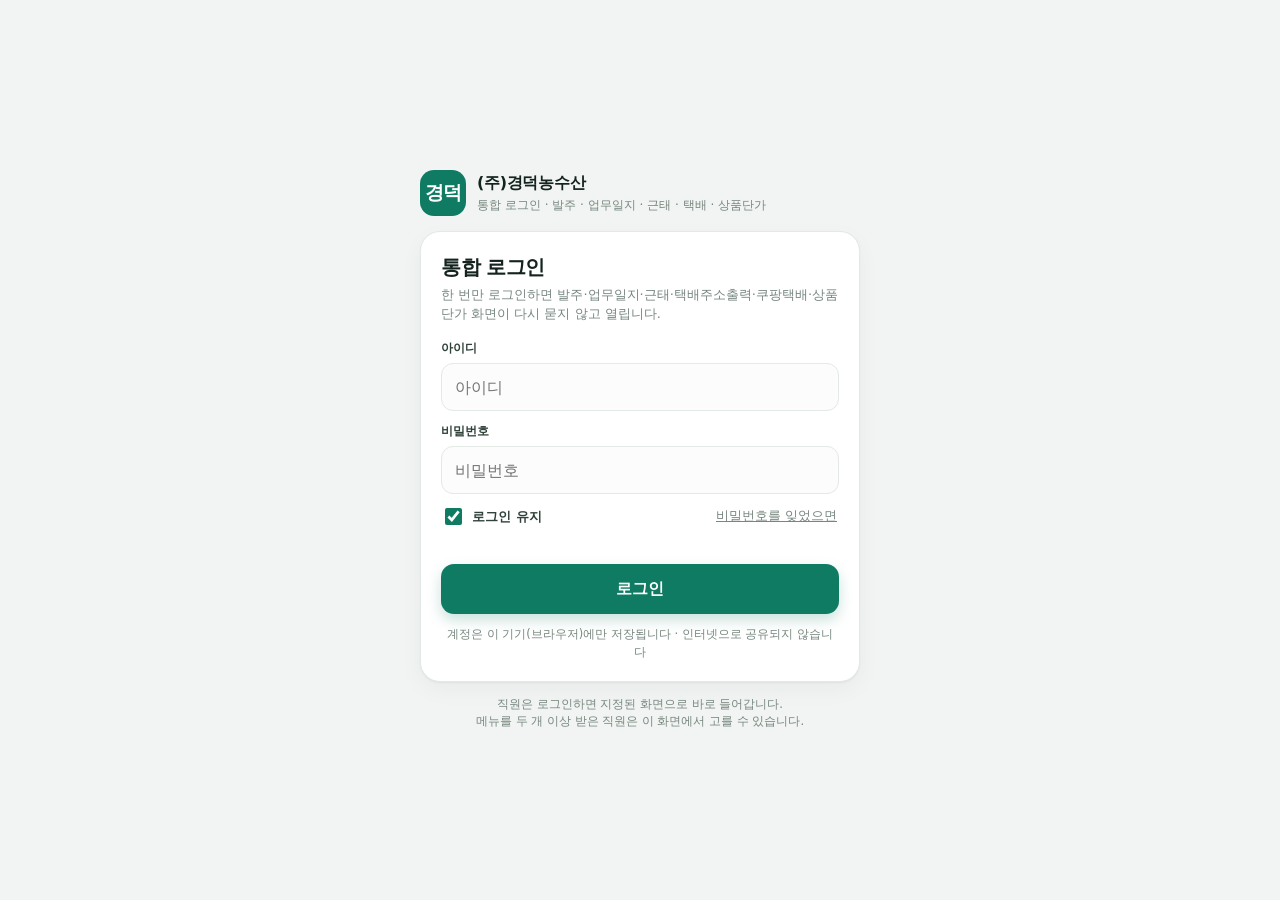
==== commit e9e9ee0c: "긴급 복구: 포털·앱 무한 왕복(깜빡임·멈춤) 제거 — 로그인 기준을 서버 토큰으로 통일" ====
--- a/index.html
+++ b/index.html
@@ -1559,6 +1559,7 @@
   }
   function logout(){
     var S = kdsec();
+    LOGIN_JUST = false;
     if(S) S.logout({ silent:true });      /* 서버 세션(토큰)도 함께 끈다 */
     clearAll();
     document.documentElement.setAttribute('data-role', '');
@@ -1764,8 +1765,9 @@
     var admin = isAdminUser(u);
     var ms = menusOf(u);
     document.documentElement.setAttribute('data-role', admin ? 'admin' : 'user');
-    /* 메뉴가 하나뿐인 직원은 그 화면으로 바로 — ?stay=1 이면 포털에 남는다 */
-    if(!admin && ms.length === 1 && !stayRequested()){
+    /* 메뉴가 하나뿐인 직원은 그 화면으로 바로 — ?stay=1 이면 포털에 남는다
+       (토큰이 없거나 그 화면 권한이 없거나 방금 되돌아왔으면 보내지 않는다) */
+    if(!admin && ms.length === 1 && !stayRequested() && !autoForwardBlocked(ms[0])){
       var only = MENU_APP[ms[0]];
       if(ms[0] === 'shop'){ location.replace(menuUrl('shop')); return; }
       if(ms[0] === 'raw'){ location.replace(appBase() + 'raw-material/'); return; }
@@ -1777,6 +1779,15 @@
     document.body.setAttribute('data-view', 'dash');
     renderDash(u);
     syncSessionAccount();        /* 열린 화면에서도 시트 계정 이름·권한을 조용히 확인 (60초 스로틀) */
+  }
+  /* 자동으로 앱에 보내면 안 되는 경우 — 반환 true 면 포털에 머문다 */
+  function autoForwardBlocked(menu){
+    var S = kdsec();
+    if(!S) return false;                       /* 보안 모듈이 없으면 예전 그대로 */
+    if(!S.session()) return true;              /* 토큰 없음 */
+    if(menu && !S.canUse(menu)) return true;   /* 앱이 거부할 메뉴로 보내지 않는다 */
+    if(!LOGIN_JUST && S.bouncedRecently(6000)) return true;  /* 방금 앱에서 되돌아옴 */
+    return false;
   }
   function menuPickHtml(u){
     if(isAdminUser(u)) return '<span class="tag gray">전체 메뉴(고정)</span>';
@@ -1829,7 +1840,8 @@
   }
   function go(app){
     var u = currentUser();
-    if(!u){ showGate(''); return; }
+    var S = kdsec();
+    if(!u || (S && !S.session())){ showGate('로그인이 만료되었습니다 · 다시 로그인해 주세요'); return; }
     setSessions(u, keepOf());
     if(app === 'pl' && PL_SEED){ waitParcelSeed().then(function(){ location.href = appUrl(app); }); return; }
     location.href = appUrl(app);
@@ -1857,7 +1869,10 @@
       }
       /* 서버가 확인한 계정(염·해시 포함)을 이 기기 계정 목록에 먼저 반영한다 — 새 기기에서도 바로 로그인된다 */
       applyServerUser(j);
-      return syncUsersFromSheet({ quiet:true }).catch(function(){}).then(function(){
+      /* 시트 계정 목록 동기화가 느려도 로그인을 붙잡지 않는다 (8초까지만 기다린다) */
+      var wait = syncUsersFromSheet({ quiet:true }).catch(function(){});
+      var timeup = new Promise(function(res){ setTimeout(res, 8000); });
+      return Promise.race([wait, timeup]).then(function(){
         doLoginLocal(idv, pw, keep);
       });
     }).catch(function(){
@@ -1919,6 +1934,9 @@
       if(unified) syncPushAfterLogin(user.id);
       var rec = findPortal(user.id) || user;
       setSessions(rec, keep);
+      /* 방금 로그인했으니 앱으로 바로 보내도 된다 (되었돌아옴 표시를 지운다) */
+      LOGIN_JUST = true;
+      var S1 = kdsec(); if(S1) S1.clearBounce();
       /* 택배주소출력 메뉴가 있으면 그 앱의 시트 토큰을 지금 받아 둔다 (앱에서 재로그인 없이) */
       seedParcelToken(rec, pw);
       /* 상품단가 메뉴가 있으면 단가표 열쇠를 풀 열쇠를 이 기기에 둔다 (앱에서 비밀번호 없이 입장) */
@@ -2088,15 +2106,25 @@
     var inv = importInviteHash();
     mergeFromApps();
     bind();
+    var S = kdsec(), tok = S ? S.session() : null, stale = false;
+    /* 2026-11-27 장애 대응 — 포털도 앱과 똑같이 '서버 토큰'을 로그인 기준으로 삼는다.
+       토큰이 없는데 예전 기기의 로그인 흔적(kd.portal.session/sso)만 남아 있으면,
+       포털은 로그인된 줄 알고 앱은 토큰이 없어 되돌려보내 '포털 ↔ 앱' 무한 왕복(깜빡임·멈춤)이 생긴다. */
+    if(S && !tok){
+      stale = !!(currentUser() || jget(P_SSO, null));
+      clearAll();        /* 이 기기의 로그인 흔적만 지운다 (계정 목록은 그대로) */
+      S.clear();
+      document.documentElement.setAttribute('data-role', '');
+    }
     var u = currentUser();
     /* 보안 세션(토큰)은 살아 있는데 이 화면 세션만 없으면(새로 고침·다른 앱에서 돌아옴) 토큰 계정으로 되살린다 */
-    if(!u) u = restoreFromToken();
+    if(!u && tok) u = restoreFromToken();
     renderMenu(u);
     if(u) syncSessionAccount();                          /* 로그인된 세션 — 시트 계정을 조용히 한 번 확인 */
-    else syncUsersFromSheet({ seed:false }).then(syncAfterApply);
+    else if(!S) syncUsersFromSheet({ seed:false }).then(syncAfterApply);   /* 보안 모듈이 없을 때만 옛 방식 */
     if(u){
+      if(queryParam('stop') === '1') stripStop();        /* 이미 로그인했으면 멈춤 표시는 지운다 */
       openDash();
-      var S = kdsec();
       if(S && S.needChange()) S.forceChange({ onDone:function(){ location.reload(); } });
       goNeedMenu();
     }else{
@@ -2108,25 +2136,43 @@
       }
       var denied = queryParam('denied');
       if(denied) note = '「' + (MENU_LABEL[denied] || denied) + '」 화면을 쓸 권한이 없습니다 · 관리자에게 메뉴 권한을 요청하세요';
-      if(queryParam('idle') === '1') note = '30분 동안 사용하지 않아 자동으로 로그아웃했습니다';
+      if(queryParam('idle') === '1') note = '30분 동안 사용하지 않아 자동으로 로그아웃했습니다 · 다시 로그인해 주세요';
+      if(!note && queryParam('stop') === '1') note = '화면을 여는 중 멈춰서 자동 이동을 멈췄습니다 · 다시 로그인해 주세요';
+      if(!note && stale) note = '보안이 강화되었습니다 · 이 기기에 남아 있던 예전 로그인 정보를 정리했습니다. 다시 로그인해 주세요';
       showGate(note);
     }
     document.documentElement.setAttribute('data-portal-ready', '1');
+  }
+  /* 주소에서 stop=1 만 지운다 (need 는 남겨 로그인 뒤 그 화면으로 갈 수 있게) */
+  function stripStop(){
+    try{
+      var need = queryParam('need');
+      history.replaceState(null, '', '/' + (need ? '?need=' + encodeURIComponent(need) : ''));
+    }catch(e){}
   }
 
   function queryParam(k){
     try{ return new URLSearchParams(location.search).get(k) || ''; }catch(e){ return ''; }
   }
-  /* 앱 주소를 직접 쳐서 들어왔는데 권한이 없으면, 로그인 뒤 원래 가려던 화면으로 */
+  /* 앱 주소를 직접 쳐서 들어왔는데 권한이 없으면, 로그인 뒤 원래 가려던 화면으로
+     — 단, 토큰이 없거나 방금 앱에서 되돌아온 직후에는 보내지 않는다(무한 왕복 차단) */
+  var LOGIN_JUST = false;      /* 방금 로그인했다 — 이때는 왕복 표시를 무시한다 */
   function goNeedMenu(){
     var need = queryParam('need');
     if(!need) return;
     var S = kdsec();
-    if(S && S.needChange()) return;
     var u = currentUser();
     if(!u) return;
-    if(menusOf(u).indexOf(need) < 0){
+    if(S && !S.session()) return;                        /* 토큰 없음 — 로그인 화면에서 처리한다 */
+    if(S && S.needChange()) return;
+    if(menusOf(u).indexOf(need) < 0 || (S && !S.canUse(need))){
       toast('「' + (MENU_LABEL[need] || need) + '」 화면을 쓸 권한이 없습니다', true);
+      stripStop();
+      return;
+    }
+    if(!LOGIN_JUST && S && (queryParam('stop') === '1' || S.bouncedRecently(6000))){
+      showGate('「' + (MENU_LABEL[need] || need) + '」 화면으로 넘어가지 못했습니다 · 다시 로그인해 주세요');
+      try{ history.replaceState(null, '', '/'); }catch(e){}
       return;
     }
     setTimeout(function(){ location.replace(menuUrl(need)); }, 60);
